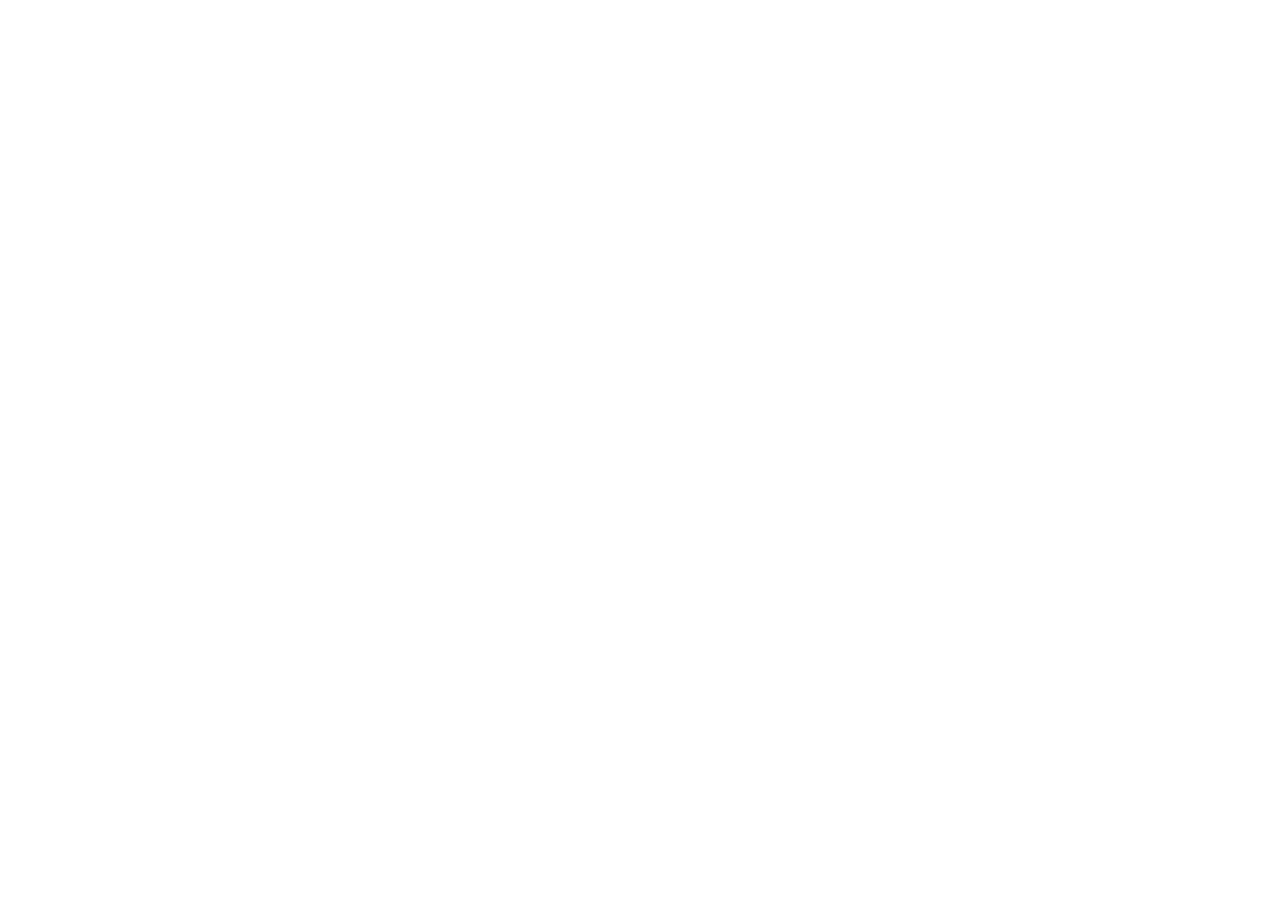
==== accueil.html @ 6f6ed945 "Add files via upload" ====
﻿<!doctype html>
<html lang="fr">
  <head>
    <meta charset="UTF-8" />
    <meta name="viewport" content="width=device-width, initial-scale=1.0" />
    <title>Laladabakh Multiservices — Accueil</title>
    <meta name="description" content="Laladabakh Multiservices à Thiès." />
    <link rel="icon" href="./logo.png" type="image/png" />
    <meta name="robots" content="index,follow" />
    <script>
      if (!location.hash) {
        location.hash = "accueil";
      }
    </script>
    <script type="module" crossorigin src="./index-61_1GS_6.js"></script>
    <link rel="stylesheet" crossorigin href="./index-BvuYJexy.css" />
  </head>
  <body>
    <div id="root"></div>
  </body>
</html>
---- index-BvuYJexy.css ----
*,:before,:after{--tw-border-spacing-x: 0;--tw-border-spacing-y: 0;--tw-translate-x: 0;--tw-translate-y: 0;--tw-rotate: 0;--tw-skew-x: 0;--tw-skew-y: 0;--tw-scale-x: 1;--tw-scale-y: 1;--tw-pan-x: ;--tw-pan-y: ;--tw-pinch-zoom: ;--tw-scroll-snap-strictness: proximity;--tw-gradient-from-position: ;--tw-gradient-via-position: ;--tw-gradient-to-position: ;--tw-ordinal: ;--tw-slashed-zero: ;--tw-numeric-figure: ;--tw-numeric-spacing: ;--tw-numeric-fraction: ;--tw-ring-inset: ;--tw-ring-offset-width: 0px;--tw-ring-offset-color: #fff;--tw-ring-color: rgb(59 130 246 / .5);--tw-ring-offset-shadow: 0 0 #0000;--tw-ring-shadow: 0 0 #0000;--tw-shadow: 0 0 #0000;--tw-shadow-colored: 0 0 #0000;--tw-blur: ;--tw-brightness: ;--tw-contrast: ;--tw-grayscale: ;--tw-hue-rotate: ;--tw-invert: ;--tw-saturate: ;--tw-sepia: ;--tw-drop-shadow: ;--tw-backdrop-blur: ;--tw-backdrop-brightness: ;--tw-backdrop-contrast: ;--tw-backdrop-grayscale: ;--tw-backdrop-hue-rotate: ;--tw-backdrop-invert: ;--tw-backdrop-opacity: ;--tw-backdrop-saturate: ;--tw-backdrop-sepia: ;--tw-contain-size: ;--tw-contain-layout: ;--tw-contain-paint: ;--tw-contain-style: }::backdrop{--tw-border-spacing-x: 0;--tw-border-spacing-y: 0;--tw-translate-x: 0;--tw-translate-y: 0;--tw-rotate: 0;--tw-skew-x: 0;--tw-skew-y: 0;--tw-scale-x: 1;--tw-scale-y: 1;--tw-pan-x: ;--tw-pan-y: ;--tw-pinch-zoom: ;--tw-scroll-snap-strictness: proximity;--tw-gradient-from-position: ;--tw-gradient-via-position: ;--tw-gradient-to-position: ;--tw-ordinal: ;--tw-slashed-zero: ;--tw-numeric-figure: ;--tw-numeric-spacing: ;--tw-numeric-fraction: ;--tw-ring-inset: ;--tw-ring-offset-width: 0px;--tw-ring-offset-color: #fff;--tw-ring-color: rgb(59 130 246 / .5);--tw-ring-offset-shadow: 0 0 #0000;--tw-ring-shadow: 0 0 #0000;--tw-shadow: 0 0 #0000;--tw-shadow-colored: 0 0 #0000;--tw-blur: ;--tw-brightness: ;--tw-contrast: ;--tw-grayscale: ;--tw-hue-rotate: ;--tw-invert: ;--tw-saturate: ;--tw-sepia: ;--tw-drop-shadow: ;--tw-backdrop-blur: ;--tw-backdrop-brightness: ;--tw-backdrop-contrast: ;--tw-backdrop-grayscale: ;--tw-backdrop-hue-rotate: ;--tw-backdrop-invert: ;--tw-backdrop-opacity: ;--tw-backdrop-saturate: ;--tw-backdrop-sepia: ;--tw-contain-size: ;--tw-contain-layout: ;--tw-contain-paint: ;--tw-contain-style: }*,:before,:after{box-sizing:border-box;border-width:0;border-style:solid;border-color:#e5e7eb}:before,:after{--tw-content: ""}html,:host{line-height:1.5;-webkit-text-size-adjust:100%;-moz-tab-size:4;-o-tab-size:4;tab-size:4;font-family:Poppins,sans-serif;font-feature-settings:normal;font-variation-settings:normal;-webkit-tap-highlight-color:transparent}body{margin:0;line-height:inherit}hr{height:0;color:inherit;border-top-width:1px}abbr:where([title]){-webkit-text-decoration:underline dotted;text-decoration:underline dotted}h1,h2,h3,h4,h5,h6{font-size:inherit;font-weight:inherit}a{color:inherit;text-decoration:inherit}b,strong{font-weight:bolder}code,kbd,samp,pre{font-family:ui-monospace,SFMono-Regular,Menlo,Monaco,Consolas,Liberation Mono,Courier New,monospace;font-feature-settings:normal;font-variation-settings:normal;font-size:1em}small{font-size:80%}sub,sup{font-size:75%;line-height:0;position:relative;vertical-align:baseline}sub{bottom:-.25em}sup{top:-.5em}table{text-indent:0;border-color:inherit;border-collapse:collapse}button,input,optgroup,select,textarea{font-family:inherit;font-feature-settings:inherit;font-variation-settings:inherit;font-size:100%;font-weight:inherit;line-height:inherit;letter-spacing:inherit;color:inherit;margin:0;padding:0}button,select{text-transform:none}button,input:where([type=button]),input:where([type=reset]),input:where([type=submit]){-webkit-appearance:button;background-color:transparent;background-image:none}:-moz-focusring{outline:auto}:-moz-ui-invalid{box-shadow:none}progress{vertical-align:baseline}::-webkit-inner-spin-button,::-webkit-outer-spin-button{height:auto}[type=search]{-webkit-appearance:textfield;outline-offset:-2px}::-webkit-search-decoration{-webkit-appearance:none}::-webkit-file-upload-button{-webkit-appearance:button;font:inherit}summary{display:list-item}blockquote,dl,dd,h1,h2,h3,h4,h5,h6,hr,figure,p,pre{margin:0}fieldset{margin:0;padding:0}legend{padding:0}ol,ul,menu{list-style:none;margin:0;padding:0}dialog{padding:0}textarea{resize:vertical}input::-moz-placeholder,textarea::-moz-placeholder{opacity:1;color:#9ca3af}input::placeholder,textarea::placeholder{opacity:1;color:#9ca3af}button,[role=button]{cursor:pointer}:disabled{cursor:default}img,svg,video,canvas,audio,iframe,embed,object{display:block;vertical-align:middle}img,video{max-width:100%;height:auto}[hidden]:where(:not([hidden=until-found])){display:none}:root{--background: 0 0% 100%;--foreground: 0 0% 8%;--card: 0 0% 100%;--card-foreground: 0 0% 8%;--popover: 0 0% 100%;--popover-foreground: 0 0% 8%;--primary: 25 95% 53%;--primary-foreground: 0 0% 100%;--secondary: 0 0% 96%;--secondary-foreground: 0 0% 8%;--muted: 30 20% 96%;--muted-foreground: 0 0% 40%;--accent: 25 100% 95%;--accent-foreground: 25 95% 40%;--destructive: 0 84.2% 60.2%;--destructive-foreground: 0 0% 100%;--border: 30 15% 90%;--input: 30 15% 90%;--ring: 25 95% 53%;--radius: .75rem;--dark: 0 0% 8%;--dark-foreground: 0 0% 100%;--surface: 30 25% 97%;--sidebar-background: 0 0% 98%;--sidebar-foreground: 240 5.3% 26.1%;--sidebar-primary: 240 5.9% 10%;--sidebar-primary-foreground: 0 0% 98%;--sidebar-accent: 240 4.8% 95.9%;--sidebar-accent-foreground: 240 5.9% 10%;--sidebar-border: 220 13% 91%;--sidebar-ring: 217.2 91.2% 59.8%}*{border-color:hsl(var(--border))}body{background-color:hsl(var(--background));color:hsl(var(--foreground));font-family:Poppins,sans-serif}html{scroll-behavior:smooth}.container{width:100%;margin-right:auto;margin-left:auto;padding-right:2rem;padding-left:2rem}@media (min-width: 1400px){.container{max-width:1400px}}.sr-only{position:absolute;width:1px;height:1px;padding:0;margin:-1px;overflow:hidden;clip:rect(0,0,0,0);white-space:nowrap;border-width:0}.pointer-events-none{pointer-events:none}.pointer-events-auto{pointer-events:auto}.visible{visibility:visible}.invisible{visibility:hidden}.fixed{position:fixed}.absolute{position:absolute}.relative{position:relative}.inset-0{top:0;right:0;bottom:0;left:0}.inset-x-0{left:0;right:0}.inset-y-0{top:0;bottom:0}.-bottom-12{bottom:-3rem}.-bottom-6{bottom:-1.5rem}.-left-12{left:-3rem}.-left-6{left:-1.5rem}.-right-12{right:-3rem}.-top-12{top:-3rem}.bottom-0{bottom:0}.bottom-6{bottom:1.5rem}.left-0{left:0}.left-1{left:.25rem}.left-1\/2{left:50%}.left-2{left:.5rem}.left-\[50\%\]{left:50%}.right-0{right:0}.right-1{right:.25rem}.right-2{right:.5rem}.right-3{right:.75rem}.right-4{right:1rem}.right-6{right:1.5rem}.top-0{top:0}.top-1\.5{top:.375rem}.top-1\/2{top:50%}.top-2{top:.5rem}.top-3\.5{top:.875rem}.top-4{top:1rem}.top-\[1px\]{top:1px}.top-\[50\%\]{top:50%}.top-\[60\%\]{top:60%}.top-full{top:100%}.z-10{z-index:10}.z-20{z-index:20}.z-50{z-index:50}.z-\[100\]{z-index:100}.z-\[1\]{z-index:1}.-mx-1{margin-left:-.25rem;margin-right:-.25rem}.mx-2{margin-left:.5rem;margin-right:.5rem}.mx-3\.5{margin-left:.875rem;margin-right:.875rem}.mx-auto{margin-left:auto;margin-right:auto}.my-0\.5{margin-top:.125rem;margin-bottom:.125rem}.my-1{margin-top:.25rem;margin-bottom:.25rem}.-ml-4{margin-left:-1rem}.-mt-4{margin-top:-1rem}.mb-1{margin-bottom:.25rem}.mb-10{margin-bottom:2.5rem}.mb-12{margin-bottom:3rem}.mb-2{margin-bottom:.5rem}.mb-3{margin-bottom:.75rem}.mb-4{margin-bottom:1rem}.mb-6{margin-bottom:1.5rem}.mb-8{margin-bottom:2rem}.ml-1{margin-left:.25rem}.ml-auto{margin-left:auto}.mr-2{margin-right:.5rem}.mt-1{margin-top:.25rem}.mt-1\.5{margin-top:.375rem}.mt-12{margin-top:3rem}.mt-2{margin-top:.5rem}.mt-24{margin-top:6rem}.mt-3{margin-top:.75rem}.mt-4{margin-top:1rem}.mt-6{margin-top:1.5rem}.mt-auto{margin-top:auto}.block{display:block}.inline-block{display:inline-block}.flex{display:flex}.inline-flex{display:inline-flex}.table{display:table}.grid{display:grid}.hidden{display:none}.aspect-square{aspect-ratio:1 / 1}.aspect-video{aspect-ratio:16 / 9}.size-4{width:1rem;height:1rem}.h-1\.5{height:.375rem}.h-10{height:2.5rem}.h-11{height:2.75rem}.h-12{height:3rem}.h-16{height:4rem}.h-2{height:.5rem}.h-2\.5{height:.625rem}.h-3{height:.75rem}.h-3\.5{height:.875rem}.h-4{height:1rem}.h-5{height:1.25rem}.h-6{height:1.5rem}.h-7{height:1.75rem}.h-8{height:2rem}.h-9{height:2.25rem}.h-\[1px\]{height:1px}.h-\[var\(--radix-navigation-menu-viewport-height\)\]{height:var(--radix-navigation-menu-viewport-height)}.h-\[var\(--radix-select-trigger-height\)\]{height:var(--radix-select-trigger-height)}.h-auto{height:auto}.h-full{height:100%}.h-px{height:1px}.h-svh{height:100svh}.max-h-96{max-height:24rem}.max-h-\[300px\]{max-height:300px}.max-h-screen{max-height:100vh}.min-h-0{min-height:0px}.min-h-\[80px\]{min-height:80px}.min-h-screen{min-height:100vh}.min-h-svh{min-height:100svh}.w-0{width:0px}.w-1{width:.25rem}.w-10{width:2.5rem}.w-11{width:2.75rem}.w-2{width:.5rem}.w-2\.5{width:.625rem}.w-3{width:.75rem}.w-3\.5{width:.875rem}.w-3\/4{width:75%}.w-4{width:1rem}.w-5{width:1.25rem}.w-64{width:16rem}.w-7{width:1.75rem}.w-72{width:18rem}.w-8{width:2rem}.w-9{width:2.25rem}.w-\[--sidebar-width\]{width:var(--sidebar-width)}.w-\[100px\]{width:100px}.w-\[1px\]{width:1px}.w-auto{width:auto}.w-full{width:100%}.w-max{width:-moz-max-content;width:max-content}.w-px{width:1px}.min-w-0{min-width:0px}.min-w-5{min-width:1.25rem}.min-w-\[12rem\]{min-width:12rem}.min-w-\[8rem\]{min-width:8rem}.min-w-\[var\(--radix-select-trigger-width\)\]{min-width:var(--radix-select-trigger-width)}.max-w-2xl{max-width:42rem}.max-w-3xl{max-width:48rem}.max-w-4xl{max-width:56rem}.max-w-\[--skeleton-width\]{max-width:var(--skeleton-width)}.max-w-lg{max-width:32rem}.max-w-max{max-width:-moz-max-content;max-width:max-content}.max-w-xl{max-width:36rem}.flex-1{flex:1 1 0%}.shrink-0{flex-shrink:0}.grow{flex-grow:1}.grow-0{flex-grow:0}.basis-full{flex-basis:100%}.caption-bottom{caption-side:bottom}.border-collapse{border-collapse:collapse}.-translate-x-1\/2{--tw-translate-x: -50%;transform:translate(var(--tw-translate-x),var(--tw-translate-y)) rotate(var(--tw-rotate)) skew(var(--tw-skew-x)) skewY(var(--tw-skew-y)) scaleX(var(--tw-scale-x)) scaleY(var(--tw-scale-y))}.-translate-x-px{--tw-translate-x: -1px;transform:translate(var(--tw-translate-x),var(--tw-translate-y)) rotate(var(--tw-rotate)) skew(var(--tw-skew-x)) skewY(var(--tw-skew-y)) scaleX(var(--tw-scale-x)) scaleY(var(--tw-scale-y))}.-translate-y-1\/2{--tw-translate-y: -50%;transform:translate(var(--tw-translate-x),var(--tw-translate-y)) rotate(var(--tw-rotate)) skew(var(--tw-skew-x)) skewY(var(--tw-skew-y)) scaleX(var(--tw-scale-x)) scaleY(var(--tw-scale-y))}.translate-x-\[-50\%\]{--tw-translate-x: -50%;transform:translate(var(--tw-translate-x),var(--tw-translate-y)) rotate(var(--tw-rotate)) skew(var(--tw-skew-x)) skewY(var(--tw-skew-y)) scaleX(var(--tw-scale-x)) scaleY(var(--tw-scale-y))}.translate-x-px{--tw-translate-x: 1px;transform:translate(var(--tw-translate-x),var(--tw-translate-y)) rotate(var(--tw-rotate)) skew(var(--tw-skew-x)) skewY(var(--tw-skew-y)) scaleX(var(--tw-scale-x)) scaleY(var(--tw-scale-y))}.translate-y-\[-50\%\]{--tw-translate-y: -50%;transform:translate(var(--tw-translate-x),var(--tw-translate-y)) rotate(var(--tw-rotate)) skew(var(--tw-skew-x)) skewY(var(--tw-skew-y)) scaleX(var(--tw-scale-x)) scaleY(var(--tw-scale-y))}.rotate-45{--tw-rotate: 45deg;transform:translate(var(--tw-translate-x),var(--tw-translate-y)) rotate(var(--tw-rotate)) skew(var(--tw-skew-x)) skewY(var(--tw-skew-y)) scaleX(var(--tw-scale-x)) scaleY(var(--tw-scale-y))}.rotate-90{--tw-rotate: 90deg;transform:translate(var(--tw-translate-x),var(--tw-translate-y)) rotate(var(--tw-rotate)) skew(var(--tw-skew-x)) skewY(var(--tw-skew-y)) scaleX(var(--tw-scale-x)) scaleY(var(--tw-scale-y))}.transform{transform:translate(var(--tw-translate-x),var(--tw-translate-y)) rotate(var(--tw-rotate)) skew(var(--tw-skew-x)) skewY(var(--tw-skew-y)) scaleX(var(--tw-scale-x)) scaleY(var(--tw-scale-y))}@keyframes fade-in{0%{opacity:0;transform:translateY(20px)}to{opacity:1;transform:translateY(0)}}.animate-fade-in{animation:fade-in .6s ease-out forwards}@keyframes pulse{50%{opacity:.5}}.animate-pulse{animation:pulse 2s cubic-bezier(.4,0,.6,1) infinite}.cursor-default{cursor:default}.cursor-pointer{cursor:pointer}.touch-none{touch-action:none}.select-none{-webkit-user-select:none;-moz-user-select:none;user-select:none}.list-none{list-style-type:none}.grid-cols-1{grid-template-columns:repeat(1,minmax(0,1fr))}.grid-cols-2{grid-template-columns:repeat(2,minmax(0,1fr))}.flex-row{flex-direction:row}.flex-col{flex-direction:column}.flex-col-reverse{flex-direction:column-reverse}.flex-wrap{flex-wrap:wrap}.items-start{align-items:flex-start}.items-end{align-items:flex-end}.items-center{align-items:center}.items-stretch{align-items:stretch}.justify-center{justify-content:center}.justify-between{justify-content:space-between}.gap-1{gap:.25rem}.gap-1\.5{gap:.375rem}.gap-12{gap:3rem}.gap-2{gap:.5rem}.gap-3{gap:.75rem}.gap-4{gap:1rem}.gap-6{gap:1.5rem}.gap-8{gap:2rem}.space-x-1>:not([hidden])~:not([hidden]){--tw-space-x-reverse: 0;margin-right:calc(.25rem * var(--tw-space-x-reverse));margin-left:calc(.25rem * calc(1 - var(--tw-space-x-reverse)))}.space-x-4>:not([hidden])~:not([hidden]){--tw-space-x-reverse: 0;margin-right:calc(1rem * var(--tw-space-x-reverse));margin-left:calc(1rem * calc(1 - var(--tw-space-x-reverse)))}.space-y-1>:not([hidden])~:not([hidden]){--tw-space-y-reverse: 0;margin-top:calc(.25rem * calc(1 - var(--tw-space-y-reverse)));margin-bottom:calc(.25rem * var(--tw-space-y-reverse))}.space-y-1\.5>:not([hidden])~:not([hidden]){--tw-space-y-reverse: 0;margin-top:calc(.375rem * calc(1 - var(--tw-space-y-reverse)));margin-bottom:calc(.375rem * var(--tw-space-y-reverse))}.space-y-2>:not([hidden])~:not([hidden]){--tw-space-y-reverse: 0;margin-top:calc(.5rem * calc(1 - var(--tw-space-y-reverse)));margin-bottom:calc(.5rem * var(--tw-space-y-reverse))}.space-y-4>:not([hidden])~:not([hidden]){--tw-space-y-reverse: 0;margin-top:calc(1rem * calc(1 - var(--tw-space-y-reverse)));margin-bottom:calc(1rem * var(--tw-space-y-reverse))}.space-y-5>:not([hidden])~:not([hidden]){--tw-space-y-reverse: 0;margin-top:calc(1.25rem * calc(1 - var(--tw-space-y-reverse)));margin-bottom:calc(1.25rem * var(--tw-space-y-reverse))}.space-y-8>:not([hidden])~:not([hidden]){--tw-space-y-reverse: 0;margin-top:calc(2rem * calc(1 - var(--tw-space-y-reverse)));margin-bottom:calc(2rem * var(--tw-space-y-reverse))}.overflow-auto{overflow:auto}.overflow-hidden{overflow:hidden}.overflow-y-auto{overflow-y:auto}.overflow-x-hidden{overflow-x:hidden}.whitespace-nowrap{white-space:nowrap}.break-words{overflow-wrap:break-word}.rounded-2xl{border-radius:1rem}.rounded-3xl{border-radius:1.5rem}.rounded-\[2px\]{border-radius:2px}.rounded-\[inherit\]{border-radius:inherit}.rounded-full{border-radius:9999px}.rounded-lg{border-radius:var(--radius)}.rounded-md{border-radius:calc(var(--radius) - 2px)}.rounded-sm{border-radius:calc(var(--radius) - 4px)}.rounded-xl{border-radius:.75rem}.rounded-t-\[10px\]{border-top-left-radius:10px;border-top-right-radius:10px}.rounded-tl-sm{border-top-left-radius:calc(var(--radius) - 4px)}.border{border-width:1px}.border-2{border-width:2px}.border-\[1\.5px\]{border-width:1.5px}.border-y{border-top-width:1px;border-bottom-width:1px}.border-b{border-bottom-width:1px}.border-l{border-left-width:1px}.border-r{border-right-width:1px}.border-t{border-top-width:1px}.border-dashed{border-style:dashed}.border-\[--color-border\]{border-color:var(--color-border)}.border-border{border-color:hsl(var(--border))}.border-border\/50{border-color:hsl(var(--border) / .5)}.border-dark-foreground\/10{border-color:hsl(var(--dark-foreground) / .1)}.border-dark-foreground\/20{border-color:hsl(var(--dark-foreground) / .2)}.border-dark-foreground\/30{border-color:hsl(var(--dark-foreground) / .3)}.border-destructive{border-color:hsl(var(--destructive))}.border-destructive\/50{border-color:hsl(var(--destructive) / .5)}.border-input{border-color:hsl(var(--input))}.border-primary{border-color:hsl(var(--primary))}.border-primary\/10{border-color:hsl(var(--primary) / .1)}.border-primary\/5{border-color:hsl(var(--primary) / .05)}.border-sidebar-border{border-color:hsl(var(--sidebar-border))}.border-transparent{border-color:transparent}.border-l-transparent{border-left-color:transparent}.border-t-transparent{border-top-color:transparent}.bg-\[\#25D366\]{--tw-bg-opacity: 1;background-color:rgb(37 211 102 / var(--tw-bg-opacity, 1))}.bg-\[--color-bg\]{background-color:var(--color-bg)}.bg-accent{background-color:hsl(var(--accent))}.bg-background{background-color:hsl(var(--background))}.bg-black\/80{background-color:#000c}.bg-border{background-color:hsl(var(--border))}.bg-card{background-color:hsl(var(--card))}.bg-dark{background-color:hsl(var(--dark))}.bg-dark-foreground\/10{background-color:hsl(var(--dark-foreground) / .1)}.bg-dark-foreground\/5{background-color:hsl(var(--dark-foreground) / .05)}.bg-dark\/95{background-color:hsl(var(--dark) / .95)}.bg-destructive{background-color:hsl(var(--destructive))}.bg-foreground{background-color:hsl(var(--foreground))}.bg-green-500{--tw-bg-opacity: 1;background-color:rgb(34 197 94 / var(--tw-bg-opacity, 1))}.bg-muted{background-color:hsl(var(--muted))}.bg-muted\/50{background-color:hsl(var(--muted) / .5)}.bg-popover{background-color:hsl(var(--popover))}.bg-primary{background-color:hsl(var(--primary))}.bg-primary\/20{background-color:hsl(var(--primary) / .2)}.bg-secondary{background-color:hsl(var(--secondary))}.bg-sidebar{background-color:hsl(var(--sidebar-background))}.bg-sidebar-border{background-color:hsl(var(--sidebar-border))}.bg-surface{background-color:hsl(var(--surface))}.bg-transparent{background-color:transparent}.bg-gradient-to-r{background-image:linear-gradient(to right,var(--tw-gradient-stops))}.from-\[\#833AB4\]{--tw-gradient-from: #833AB4 var(--tw-gradient-from-position);--tw-gradient-to: rgb(131 58 180 / 0) var(--tw-gradient-to-position);--tw-gradient-stops: var(--tw-gradient-from), var(--tw-gradient-to)}.from-dark\/90{--tw-gradient-from: hsl(var(--dark) / .9) var(--tw-gradient-from-position);--tw-gradient-to: hsl(var(--dark) / 0) var(--tw-gradient-to-position);--tw-gradient-stops: var(--tw-gradient-from), var(--tw-gradient-to)}.via-\[\#FD1D1D\]{--tw-gradient-to: rgb(253 29 29 / 0) var(--tw-gradient-to-position);--tw-gradient-stops: var(--tw-gradient-from), #FD1D1D var(--tw-gradient-via-position), var(--tw-gradient-to)}.via-dark\/70{--tw-gradient-to: hsl(var(--dark) / 0) var(--tw-gradient-to-position);--tw-gradient-stops: var(--tw-gradient-from), hsl(var(--dark) / .7) var(--tw-gradient-via-position), var(--tw-gradient-to)}.to-\[\#F77737\]{--tw-gradient-to: #F77737 var(--tw-gradient-to-position)}.to-dark\/40{--tw-gradient-to: hsl(var(--dark) / .4) var(--tw-gradient-to-position)}.fill-current{fill:currentColor}.object-cover{-o-object-fit:cover;object-fit:cover}.p-0{padding:0}.p-1{padding:.25rem}.p-2{padding:.5rem}.p-3{padding:.75rem}.p-4{padding:1rem}.p-5{padding:1.25rem}.p-6{padding:1.5rem}.p-8{padding:2rem}.p-\[1px\]{padding:1px}.px-1{padding-left:.25rem;padding-right:.25rem}.px-2{padding-left:.5rem;padding-right:.5rem}.px-2\.5{padding-left:.625rem;padding-right:.625rem}.px-3{padding-left:.75rem;padding-right:.75rem}.px-4{padding-left:1rem;padding-right:1rem}.px-5{padding-left:1.25rem;padding-right:1.25rem}.px-6{padding-left:1.5rem;padding-right:1.5rem}.px-8{padding-left:2rem;padding-right:2rem}.py-0\.5{padding-top:.125rem;padding-bottom:.125rem}.py-1{padding-top:.25rem;padding-bottom:.25rem}.py-1\.5{padding-top:.375rem;padding-bottom:.375rem}.py-2{padding-top:.5rem;padding-bottom:.5rem}.py-2\.5{padding-top:.625rem;padding-bottom:.625rem}.py-3{padding-top:.75rem;padding-bottom:.75rem}.py-3\.5{padding-top:.875rem;padding-bottom:.875rem}.py-4{padding-top:1rem;padding-bottom:1rem}.py-6{padding-top:1.5rem;padding-bottom:1.5rem}.py-8{padding-top:2rem;padding-bottom:2rem}.pb-3{padding-bottom:.75rem}.pb-4{padding-bottom:1rem}.pl-2\.5{padding-left:.625rem}.pl-4{padding-left:1rem}.pl-8{padding-left:2rem}.pr-2{padding-right:.5rem}.pr-2\.5{padding-right:.625rem}.pr-8{padding-right:2rem}.pt-0{padding-top:0}.pt-1{padding-top:.25rem}.pt-24{padding-top:6rem}.pt-3{padding-top:.75rem}.pt-4{padding-top:1rem}.text-left{text-align:left}.text-center{text-align:center}.text-right{text-align:right}.align-middle{vertical-align:middle}.font-display{font-family:Playfair Display,serif}.font-mono{font-family:ui-monospace,SFMono-Regular,Menlo,Monaco,Consolas,Liberation Mono,Courier New,monospace}.text-2xl{font-size:1.5rem;line-height:2rem}.text-3xl{font-size:1.875rem;line-height:2.25rem}.text-4xl{font-size:2.25rem;line-height:2.5rem}.text-5xl{font-size:3rem;line-height:1}.text-\[0\.8rem\]{font-size:.8rem}.text-base{font-size:1rem;line-height:1.5rem}.text-lg{font-size:1.125rem;line-height:1.75rem}.text-sm{font-size:.875rem;line-height:1.25rem}.text-xl{font-size:1.25rem;line-height:1.75rem}.text-xs{font-size:.75rem;line-height:1rem}.font-bold{font-weight:700}.font-medium{font-weight:500}.font-normal{font-weight:400}.font-semibold{font-weight:600}.tabular-nums{--tw-numeric-spacing: tabular-nums;font-variant-numeric:var(--tw-ordinal) var(--tw-slashed-zero) var(--tw-numeric-figure) var(--tw-numeric-spacing) var(--tw-numeric-fraction)}.leading-none{line-height:1}.leading-relaxed{line-height:1.625}.leading-tight{line-height:1.25}.tracking-tight{letter-spacing:-.025em}.tracking-widest{letter-spacing:.1em}.text-accent-foreground{color:hsl(var(--accent-foreground))}.text-card-foreground{color:hsl(var(--card-foreground))}.text-current{color:currentColor}.text-dark-foreground{color:hsl(var(--dark-foreground))}.text-dark-foreground\/50{color:hsl(var(--dark-foreground) / .5)}.text-dark-foreground\/60{color:hsl(var(--dark-foreground) / .6)}.text-dark-foreground\/70{color:hsl(var(--dark-foreground) / .7)}.text-dark-foreground\/80{color:hsl(var(--dark-foreground) / .8)}.text-destructive{color:hsl(var(--destructive))}.text-destructive-foreground{color:hsl(var(--destructive-foreground))}.text-foreground{color:hsl(var(--foreground))}.text-foreground\/50{color:hsl(var(--foreground) / .5)}.text-muted-foreground{color:hsl(var(--muted-foreground))}.text-popover-foreground{color:hsl(var(--popover-foreground))}.text-primary{color:hsl(var(--primary))}.text-primary-foreground{color:hsl(var(--primary-foreground))}.text-secondary-foreground{color:hsl(var(--secondary-foreground))}.text-sidebar-foreground{color:hsl(var(--sidebar-foreground))}.text-sidebar-foreground\/70{color:hsl(var(--sidebar-foreground) / .7)}.text-white{--tw-text-opacity: 1;color:rgb(255 255 255 / var(--tw-text-opacity, 1))}.underline{text-decoration-line:underline}.underline-offset-4{text-underline-offset:4px}.opacity-0{opacity:0}.opacity-50{opacity:.5}.opacity-60{opacity:.6}.opacity-70{opacity:.7}.opacity-90{opacity:.9}.shadow-2xl{--tw-shadow: 0 25px 50px -12px rgb(0 0 0 / .25);--tw-shadow-colored: 0 25px 50px -12px var(--tw-shadow-color);box-shadow:var(--tw-ring-offset-shadow, 0 0 #0000),var(--tw-ring-shadow, 0 0 #0000),var(--tw-shadow)}.shadow-\[0_0_0_1px_hsl\(var\(--sidebar-border\)\)\]{--tw-shadow: 0 0 0 1px hsl(var(--sidebar-border));--tw-shadow-colored: 0 0 0 1px var(--tw-shadow-color);box-shadow:var(--tw-ring-offset-shadow, 0 0 #0000),var(--tw-ring-shadow, 0 0 #0000),var(--tw-shadow)}.shadow-lg{--tw-shadow: 0 10px 15px -3px rgb(0 0 0 / .1), 0 4px 6px -4px rgb(0 0 0 / .1);--tw-shadow-colored: 0 10px 15px -3px var(--tw-shadow-color), 0 4px 6px -4px var(--tw-shadow-color);box-shadow:var(--tw-ring-offset-shadow, 0 0 #0000),var(--tw-ring-shadow, 0 0 #0000),var(--tw-shadow)}.shadow-md{--tw-shadow: 0 4px 6px -1px rgb(0 0 0 / .1), 0 2px 4px -2px rgb(0 0 0 / .1);--tw-shadow-colored: 0 4px 6px -1px var(--tw-shadow-color), 0 2px 4px -2px var(--tw-shadow-color);box-shadow:var(--tw-ring-offset-shadow, 0 0 #0000),var(--tw-ring-shadow, 0 0 #0000),var(--tw-shadow)}.shadow-none{--tw-shadow: 0 0 #0000;--tw-shadow-colored: 0 0 #0000;box-shadow:var(--tw-ring-offset-shadow, 0 0 #0000),var(--tw-ring-shadow, 0 0 #0000),var(--tw-shadow)}.shadow-sm{--tw-shadow: 0 1px 2px 0 rgb(0 0 0 / .05);--tw-shadow-colored: 0 1px 2px 0 var(--tw-shadow-color);box-shadow:var(--tw-ring-offset-shadow, 0 0 #0000),var(--tw-ring-shadow, 0 0 #0000),var(--tw-shadow)}.shadow-xl{--tw-shadow: 0 20px 25px -5px rgb(0 0 0 / .1), 0 8px 10px -6px rgb(0 0 0 / .1);--tw-shadow-colored: 0 20px 25px -5px var(--tw-shadow-color), 0 8px 10px -6px var(--tw-shadow-color);box-shadow:var(--tw-ring-offset-shadow, 0 0 #0000),var(--tw-ring-shadow, 0 0 #0000),var(--tw-shadow)}.shadow-green-500\/30{--tw-shadow-color: rgb(34 197 94 / .3);--tw-shadow: var(--tw-shadow-colored)}.shadow-primary\/10{--tw-shadow-color: hsl(var(--primary) / .1);--tw-shadow: var(--tw-shadow-colored)}.shadow-primary\/25{--tw-shadow-color: hsl(var(--primary) / .25);--tw-shadow: var(--tw-shadow-colored)}.outline-none{outline:2px solid transparent;outline-offset:2px}.outline{outline-style:solid}.ring-0{--tw-ring-offset-shadow: var(--tw-ring-inset) 0 0 0 var(--tw-ring-offset-width) var(--tw-ring-offset-color);--tw-ring-shadow: var(--tw-ring-inset) 0 0 0 calc(0px + var(--tw-ring-offset-width)) var(--tw-ring-color);box-shadow:var(--tw-ring-offset-shadow),var(--tw-ring-shadow),var(--tw-shadow, 0 0 #0000)}.ring-2{--tw-ring-offset-shadow: var(--tw-ring-inset) 0 0 0 var(--tw-ring-offset-width) var(--tw-ring-offset-color);--tw-ring-shadow: var(--tw-ring-inset) 0 0 0 calc(2px + var(--tw-ring-offset-width)) var(--tw-ring-color);box-shadow:var(--tw-ring-offset-shadow),var(--tw-ring-shadow),var(--tw-shadow, 0 0 #0000)}.ring-ring{--tw-ring-color: hsl(var(--ring))}.ring-sidebar-ring{--tw-ring-color: hsl(var(--sidebar-ring))}.ring-offset-background{--tw-ring-offset-color: hsl(var(--background))}.filter{filter:var(--tw-blur) var(--tw-brightness) var(--tw-contrast) var(--tw-grayscale) var(--tw-hue-rotate) var(--tw-invert) var(--tw-saturate) var(--tw-sepia) var(--tw-drop-shadow)}.backdrop-blur-md{--tw-backdrop-blur: blur(12px);-webkit-backdrop-filter:var(--tw-backdrop-blur) var(--tw-backdrop-brightness) var(--tw-backdrop-contrast) var(--tw-backdrop-grayscale) var(--tw-backdrop-hue-rotate) var(--tw-backdrop-invert) var(--tw-backdrop-opacity) var(--tw-backdrop-saturate) var(--tw-backdrop-sepia);backdrop-filter:var(--tw-backdrop-blur) var(--tw-backdrop-brightness) var(--tw-backdrop-contrast) var(--tw-backdrop-grayscale) var(--tw-backdrop-hue-rotate) var(--tw-backdrop-invert) var(--tw-backdrop-opacity) var(--tw-backdrop-saturate) var(--tw-backdrop-sepia)}.transition{transition-property:color,background-color,border-color,text-decoration-color,fill,stroke,opacity,box-shadow,transform,filter,-webkit-backdrop-filter;transition-property:color,background-color,border-color,text-decoration-color,fill,stroke,opacity,box-shadow,transform,filter,backdrop-filter;transition-property:color,background-color,border-color,text-decoration-color,fill,stroke,opacity,box-shadow,transform,filter,backdrop-filter,-webkit-backdrop-filter;transition-timing-function:cubic-bezier(.4,0,.2,1);transition-duration:.15s}.transition-\[left\,right\,width\]{transition-property:left,right,width;transition-timing-function:cubic-bezier(.4,0,.2,1);transition-duration:.15s}.transition-\[margin\,opa\]{transition-property:margin,opa;transition-timing-function:cubic-bezier(.4,0,.2,1);transition-duration:.15s}.transition-\[width\,height\,padding\]{transition-property:width,height,padding;transition-timing-function:cubic-bezier(.4,0,.2,1);transition-duration:.15s}.transition-\[width\]{transition-property:width;transition-timing-function:cubic-bezier(.4,0,.2,1);transition-duration:.15s}.transition-all{transition-property:all;transition-timing-function:cubic-bezier(.4,0,.2,1);transition-duration:.15s}.transition-colors{transition-property:color,background-color,border-color,text-decoration-color,fill,stroke;transition-timing-function:cubic-bezier(.4,0,.2,1);transition-duration:.15s}.transition-opacity{transition-property:opacity;transition-timing-function:cubic-bezier(.4,0,.2,1);transition-duration:.15s}.transition-transform{transition-property:transform;transition-timing-function:cubic-bezier(.4,0,.2,1);transition-duration:.15s}.duration-1000{transition-duration:1s}.duration-200{transition-duration:.2s}.ease-in-out{transition-timing-function:cubic-bezier(.4,0,.2,1)}.ease-linear{transition-timing-function:linear}@keyframes enter{0%{opacity:var(--tw-enter-opacity, 1);transform:translate3d(var(--tw-enter-translate-x, 0),var(--tw-enter-translate-y, 0),0) scale3d(var(--tw-enter-scale, 1),var(--tw-enter-scale, 1),var(--tw-enter-scale, 1)) rotate(var(--tw-enter-rotate, 0))}}@keyframes exit{to{opacity:var(--tw-exit-opacity, 1);transform:translate3d(var(--tw-exit-translate-x, 0),var(--tw-exit-translate-y, 0),0) scale3d(var(--tw-exit-scale, 1),var(--tw-exit-scale, 1),var(--tw-exit-scale, 1)) rotate(var(--tw-exit-rotate, 0))}}.animate-in{animation-name:enter;animation-duration:.15s;--tw-enter-opacity: initial;--tw-enter-scale: initial;--tw-enter-rotate: initial;--tw-enter-translate-x: initial;--tw-enter-translate-y: initial}.fade-in-0{--tw-enter-opacity: 0}.fade-in-80{--tw-enter-opacity: .8}.zoom-in-95{--tw-enter-scale: .95}.duration-1000{animation-duration:1s}.duration-200{animation-duration:.2s}.ease-in-out{animation-timing-function:cubic-bezier(.4,0,.2,1)}.ease-linear{animation-timing-function:linear}.font-display{font-family:Playfair Display,serif}.text-gradient{background-image:linear-gradient(to right,var(--tw-gradient-stops));--tw-gradient-from: hsl(var(--primary)) var(--tw-gradient-from-position);--tw-gradient-to: hsl(var(--primary) / 0) var(--tw-gradient-to-position);--tw-gradient-stops: var(--tw-gradient-from), var(--tw-gradient-to);--tw-gradient-to: #fb923c var(--tw-gradient-to-position);-webkit-background-clip:text;background-clip:text;color:transparent}.section-padding{padding:4rem 1rem}@media (min-width: 768px){.section-padding{padding:6rem 2rem}}.file\:border-0::file-selector-button{border-width:0px}.file\:bg-transparent::file-selector-button{background-color:transparent}.file\:text-sm::file-selector-button{font-size:.875rem;line-height:1.25rem}.file\:font-medium::file-selector-button{font-weight:500}.file\:text-foreground::file-selector-button{color:hsl(var(--foreground))}.placeholder\:text-dark-foreground\/30::-moz-placeholder{color:hsl(var(--dark-foreground) / .3)}.placeholder\:text-dark-foreground\/30::placeholder{color:hsl(var(--dark-foreground) / .3)}.placeholder\:text-muted-foreground::-moz-placeholder{color:hsl(var(--muted-foreground))}.placeholder\:text-muted-foreground::placeholder{color:hsl(var(--muted-foreground))}.after\:absolute:after{content:var(--tw-content);position:absolute}.after\:-inset-2:after{content:var(--tw-content);top:-.5rem;right:-.5rem;bottom:-.5rem;left:-.5rem}.after\:inset-y-0:after{content:var(--tw-content);top:0;bottom:0}.after\:left-1\/2:after{content:var(--tw-content);left:50%}.after\:w-1:after{content:var(--tw-content);width:.25rem}.after\:w-\[2px\]:after{content:var(--tw-content);width:2px}.after\:-translate-x-1\/2:after{content:var(--tw-content);--tw-translate-x: -50%;transform:translate(var(--tw-translate-x),var(--tw-translate-y)) rotate(var(--tw-rotate)) skew(var(--tw-skew-x)) skewY(var(--tw-skew-y)) scaleX(var(--tw-scale-x)) scaleY(var(--tw-scale-y))}.first\:rounded-l-md:first-child{border-top-left-radius:calc(var(--radius) - 2px);border-bottom-left-radius:calc(var(--radius) - 2px)}.first\:border-l:first-child{border-left-width:1px}.last\:rounded-r-md:last-child{border-top-right-radius:calc(var(--radius) - 2px);border-bottom-right-radius:calc(var(--radius) - 2px)}.last\:border-0:last-child{border-width:0px}.focus-within\:relative:focus-within{position:relative}.focus-within\:z-20:focus-within{z-index:20}.hover\:scale-105:hover{--tw-scale-x: 1.05;--tw-scale-y: 1.05;transform:translate(var(--tw-translate-x),var(--tw-translate-y)) rotate(var(--tw-rotate)) skew(var(--tw-skew-x)) skewY(var(--tw-skew-y)) scaleX(var(--tw-scale-x)) scaleY(var(--tw-scale-y))}.hover\:scale-110:hover{--tw-scale-x: 1.1;--tw-scale-y: 1.1;transform:translate(var(--tw-translate-x),var(--tw-translate-y)) rotate(var(--tw-rotate)) skew(var(--tw-skew-x)) skewY(var(--tw-skew-y)) scaleX(var(--tw-scale-x)) scaleY(var(--tw-scale-y))}.hover\:border-primary:hover{border-color:hsl(var(--primary))}.hover\:border-primary\/30:hover{border-color:hsl(var(--primary) / .3)}.hover\:bg-\[\#25D366\]\/90:hover{background-color:#25d366e6}.hover\:bg-accent:hover{background-color:hsl(var(--accent))}.hover\:bg-dark-foreground\/10:hover{background-color:hsl(var(--dark-foreground) / .1)}.hover\:bg-destructive\/80:hover{background-color:hsl(var(--destructive) / .8)}.hover\:bg-destructive\/90:hover{background-color:hsl(var(--destructive) / .9)}.hover\:bg-muted:hover{background-color:hsl(var(--muted))}.hover\:bg-muted\/50:hover{background-color:hsl(var(--muted) / .5)}.hover\:bg-primary:hover{background-color:hsl(var(--primary))}.hover\:bg-primary\/80:hover{background-color:hsl(var(--primary) / .8)}.hover\:bg-primary\/90:hover{background-color:hsl(var(--primary) / .9)}.hover\:bg-secondary:hover{background-color:hsl(var(--secondary))}.hover\:bg-secondary\/80:hover{background-color:hsl(var(--secondary) / .8)}.hover\:bg-sidebar-accent:hover{background-color:hsl(var(--sidebar-accent))}.hover\:text-accent-foreground:hover{color:hsl(var(--accent-foreground))}.hover\:text-foreground:hover{color:hsl(var(--foreground))}.hover\:text-muted-foreground:hover{color:hsl(var(--muted-foreground))}.hover\:text-primary:hover{color:hsl(var(--primary))}.hover\:text-primary-foreground:hover{color:hsl(var(--primary-foreground))}.hover\:text-primary\/90:hover{color:hsl(var(--primary) / .9)}.hover\:text-sidebar-accent-foreground:hover{color:hsl(var(--sidebar-accent-foreground))}.hover\:underline:hover{text-decoration-line:underline}.hover\:opacity-100:hover{opacity:1}.hover\:opacity-90:hover{opacity:.9}.hover\:shadow-\[0_0_0_1px_hsl\(var\(--sidebar-accent\)\)\]:hover{--tw-shadow: 0 0 0 1px hsl(var(--sidebar-accent));--tw-shadow-colored: 0 0 0 1px var(--tw-shadow-color);box-shadow:var(--tw-ring-offset-shadow, 0 0 #0000),var(--tw-ring-shadow, 0 0 #0000),var(--tw-shadow)}.hover\:shadow-lg:hover{--tw-shadow: 0 10px 15px -3px rgb(0 0 0 / .1), 0 4px 6px -4px rgb(0 0 0 / .1);--tw-shadow-colored: 0 10px 15px -3px var(--tw-shadow-color), 0 4px 6px -4px var(--tw-shadow-color);box-shadow:var(--tw-ring-offset-shadow, 0 0 #0000),var(--tw-ring-shadow, 0 0 #0000),var(--tw-shadow)}.hover\:shadow-xl:hover{--tw-shadow: 0 20px 25px -5px rgb(0 0 0 / .1), 0 8px 10px -6px rgb(0 0 0 / .1);--tw-shadow-colored: 0 20px 25px -5px var(--tw-shadow-color), 0 8px 10px -6px var(--tw-shadow-color);box-shadow:var(--tw-ring-offset-shadow, 0 0 #0000),var(--tw-ring-shadow, 0 0 #0000),var(--tw-shadow)}.hover\:shadow-primary\/5:hover{--tw-shadow-color: hsl(var(--primary) / .05);--tw-shadow: var(--tw-shadow-colored)}.hover\:after\:bg-sidebar-border:hover:after{content:var(--tw-content);background-color:hsl(var(--sidebar-border))}.focus\:border-primary:focus{border-color:hsl(var(--primary))}.focus\:bg-accent:focus{background-color:hsl(var(--accent))}.focus\:bg-primary:focus{background-color:hsl(var(--primary))}.focus\:text-accent-foreground:focus{color:hsl(var(--accent-foreground))}.focus\:text-primary-foreground:focus{color:hsl(var(--primary-foreground))}.focus\:opacity-100:focus{opacity:1}.focus\:outline-none:focus{outline:2px solid transparent;outline-offset:2px}.focus\:ring-2:focus{--tw-ring-offset-shadow: var(--tw-ring-inset) 0 0 0 var(--tw-ring-offset-width) var(--tw-ring-offset-color);--tw-ring-shadow: var(--tw-ring-inset) 0 0 0 calc(2px + var(--tw-ring-offset-width)) var(--tw-ring-color);box-shadow:var(--tw-ring-offset-shadow),var(--tw-ring-shadow),var(--tw-shadow, 0 0 #0000)}.focus\:ring-ring:focus{--tw-ring-color: hsl(var(--ring))}.focus\:ring-offset-2:focus{--tw-ring-offset-width: 2px}.focus-visible\:outline-none:focus-visible{outline:2px solid transparent;outline-offset:2px}.focus-visible\:ring-1:focus-visible{--tw-ring-offset-shadow: var(--tw-ring-inset) 0 0 0 var(--tw-ring-offset-width) var(--tw-ring-offset-color);--tw-ring-shadow: var(--tw-ring-inset) 0 0 0 calc(1px + var(--tw-ring-offset-width)) var(--tw-ring-color);box-shadow:var(--tw-ring-offset-shadow),var(--tw-ring-shadow),var(--tw-shadow, 0 0 #0000)}.focus-visible\:ring-2:focus-visible{--tw-ring-offset-shadow: var(--tw-ring-inset) 0 0 0 var(--tw-ring-offset-width) var(--tw-ring-offset-color);--tw-ring-shadow: var(--tw-ring-inset) 0 0 0 calc(2px + var(--tw-ring-offset-width)) var(--tw-ring-color);box-shadow:var(--tw-ring-offset-shadow),var(--tw-ring-shadow),var(--tw-shadow, 0 0 #0000)}.focus-visible\:ring-ring:focus-visible{--tw-ring-color: hsl(var(--ring))}.focus-visible\:ring-sidebar-ring:focus-visible{--tw-ring-color: hsl(var(--sidebar-ring))}.focus-visible\:ring-offset-1:focus-visible{--tw-ring-offset-width: 1px}.focus-visible\:ring-offset-2:focus-visible{--tw-ring-offset-width: 2px}.focus-visible\:ring-offset-background:focus-visible{--tw-ring-offset-color: hsl(var(--background))}.active\:bg-sidebar-accent:active{background-color:hsl(var(--sidebar-accent))}.active\:text-sidebar-accent-foreground:active{color:hsl(var(--sidebar-accent-foreground))}.disabled\:pointer-events-none:disabled{pointer-events:none}.disabled\:cursor-not-allowed:disabled{cursor:not-allowed}.disabled\:opacity-50:disabled{opacity:.5}.group\/menu-item:focus-within .group-focus-within\/menu-item\:opacity-100{opacity:1}.group\/menu-item:hover .group-hover\/menu-item\:opacity-100,.group:hover .group-hover\:opacity-100{opacity:1}.group.destructive .group-\[\.destructive\]\:border-muted\/40{border-color:hsl(var(--muted) / .4)}.group.toaster .group-\[\.toaster\]\:border-border{border-color:hsl(var(--border))}.group.toast .group-\[\.toast\]\:bg-muted{background-color:hsl(var(--muted))}.group.toast .group-\[\.toast\]\:bg-primary{background-color:hsl(var(--primary))}.group.toaster .group-\[\.toaster\]\:bg-background{background-color:hsl(var(--background))}.group.destructive .group-\[\.destructive\]\:text-red-300{--tw-text-opacity: 1;color:rgb(252 165 165 / var(--tw-text-opacity, 1))}.group.toast .group-\[\.toast\]\:text-muted-foreground{color:hsl(var(--muted-foreground))}.group.toast .group-\[\.toast\]\:text-primary-foreground{color:hsl(var(--primary-foreground))}.group.toaster .group-\[\.toaster\]\:text-foreground{color:hsl(var(--foreground))}.group.toaster .group-\[\.toaster\]\:shadow-lg{--tw-shadow: 0 10px 15px -3px rgb(0 0 0 / .1), 0 4px 6px -4px rgb(0 0 0 / .1);--tw-shadow-colored: 0 10px 15px -3px var(--tw-shadow-color), 0 4px 6px -4px var(--tw-shadow-color);box-shadow:var(--tw-ring-offset-shadow, 0 0 #0000),var(--tw-ring-shadow, 0 0 #0000),var(--tw-shadow)}.group.destructive .group-\[\.destructive\]\:hover\:border-destructive\/30:hover{border-color:hsl(var(--destructive) / .3)}.group.destructive .group-\[\.destructive\]\:hover\:bg-destructive:hover{background-color:hsl(var(--destructive))}.group.destructive .group-\[\.destructive\]\:hover\:text-destructive-foreground:hover{color:hsl(var(--destructive-foreground))}.group.destructive .group-\[\.destructive\]\:hover\:text-red-50:hover{--tw-text-opacity: 1;color:rgb(254 242 242 / var(--tw-text-opacity, 1))}.group.destructive .group-\[\.destructive\]\:focus\:ring-destructive:focus{--tw-ring-color: hsl(var(--destructive))}.group.destructive .group-\[\.destructive\]\:focus\:ring-red-400:focus{--tw-ring-opacity: 1;--tw-ring-color: rgb(248 113 113 / var(--tw-ring-opacity, 1))}.group.destructive .group-\[\.destructive\]\:focus\:ring-offset-red-600:focus{--tw-ring-offset-color: #dc2626}.peer\/menu-button:hover~.peer-hover\/menu-button\:text-sidebar-accent-foreground{color:hsl(var(--sidebar-accent-foreground))}.peer:disabled~.peer-disabled\:cursor-not-allowed{cursor:not-allowed}.peer:disabled~.peer-disabled\:opacity-70{opacity:.7}.has-\[\[data-variant\=inset\]\]\:bg-sidebar:has([data-variant=inset]){background-color:hsl(var(--sidebar-background))}.has-\[\:disabled\]\:opacity-50:has(:disabled){opacity:.5}.group\/menu-item:has([data-sidebar=menu-action]) .group-has-\[\[data-sidebar\=menu-action\]\]\/menu-item\:pr-8{padding-right:2rem}.aria-disabled\:pointer-events-none[aria-disabled=true]{pointer-events:none}.aria-disabled\:opacity-50[aria-disabled=true]{opacity:.5}.aria-selected\:bg-accent[aria-selected=true]{background-color:hsl(var(--accent))}.aria-selected\:bg-accent\/50[aria-selected=true]{background-color:hsl(var(--accent) / .5)}.aria-selected\:text-accent-foreground[aria-selected=true]{color:hsl(var(--accent-foreground))}.aria-selected\:text-muted-foreground[aria-selected=true]{color:hsl(var(--muted-foreground))}.aria-selected\:opacity-100[aria-selected=true]{opacity:1}.aria-selected\:opacity-30[aria-selected=true]{opacity:.3}.data-\[disabled\=true\]\:pointer-events-none[data-disabled=true],.data-\[disabled\]\:pointer-events-none[data-disabled]{pointer-events:none}.data-\[panel-group-direction\=vertical\]\:h-px[data-panel-group-direction=vertical]{height:1px}.data-\[panel-group-direction\=vertical\]\:w-full[data-panel-group-direction=vertical]{width:100%}.data-\[side\=bottom\]\:translate-y-1[data-side=bottom]{--tw-translate-y: .25rem;transform:translate(var(--tw-translate-x),var(--tw-translate-y)) rotate(var(--tw-rotate)) skew(var(--tw-skew-x)) skewY(var(--tw-skew-y)) scaleX(var(--tw-scale-x)) scaleY(var(--tw-scale-y))}.data-\[side\=left\]\:-translate-x-1[data-side=left]{--tw-translate-x: -.25rem;transform:translate(var(--tw-translate-x),var(--tw-translate-y)) rotate(var(--tw-rotate)) skew(var(--tw-skew-x)) skewY(var(--tw-skew-y)) scaleX(var(--tw-scale-x)) scaleY(var(--tw-scale-y))}.data-\[side\=right\]\:translate-x-1[data-side=right]{--tw-translate-x: .25rem;transform:translate(var(--tw-translate-x),var(--tw-translate-y)) rotate(var(--tw-rotate)) skew(var(--tw-skew-x)) skewY(var(--tw-skew-y)) scaleX(var(--tw-scale-x)) scaleY(var(--tw-scale-y))}.data-\[side\=top\]\:-translate-y-1[data-side=top]{--tw-translate-y: -.25rem;transform:translate(var(--tw-translate-x),var(--tw-translate-y)) rotate(var(--tw-rotate)) skew(var(--tw-skew-x)) skewY(var(--tw-skew-y)) scaleX(var(--tw-scale-x)) scaleY(var(--tw-scale-y))}.data-\[state\=checked\]\:translate-x-5[data-state=checked]{--tw-translate-x: 1.25rem;transform:translate(var(--tw-translate-x),var(--tw-translate-y)) rotate(var(--tw-rotate)) skew(var(--tw-skew-x)) skewY(var(--tw-skew-y)) scaleX(var(--tw-scale-x)) scaleY(var(--tw-scale-y))}.data-\[state\=unchecked\]\:translate-x-0[data-state=unchecked],.data-\[swipe\=cancel\]\:translate-x-0[data-swipe=cancel]{--tw-translate-x: 0px;transform:translate(var(--tw-translate-x),var(--tw-translate-y)) rotate(var(--tw-rotate)) skew(var(--tw-skew-x)) skewY(var(--tw-skew-y)) scaleX(var(--tw-scale-x)) scaleY(var(--tw-scale-y))}.data-\[swipe\=end\]\:translate-x-\[var\(--radix-toast-swipe-end-x\)\][data-swipe=end]{--tw-translate-x: var(--radix-toast-swipe-end-x);transform:translate(var(--tw-translate-x),var(--tw-translate-y)) rotate(var(--tw-rotate)) skew(var(--tw-skew-x)) skewY(var(--tw-skew-y)) scaleX(var(--tw-scale-x)) scaleY(var(--tw-scale-y))}.data-\[swipe\=move\]\:translate-x-\[var\(--radix-toast-swipe-move-x\)\][data-swipe=move]{--tw-translate-x: var(--radix-toast-swipe-move-x);transform:translate(var(--tw-translate-x),var(--tw-translate-y)) rotate(var(--tw-rotate)) skew(var(--tw-skew-x)) skewY(var(--tw-skew-y)) scaleX(var(--tw-scale-x)) scaleY(var(--tw-scale-y))}@keyframes accordion-up{0%{height:var(--radix-accordion-content-height)}to{height:0}}.data-\[state\=closed\]\:animate-accordion-up[data-state=closed]{animation:accordion-up .2s ease-out}@keyframes accordion-down{0%{height:0}to{height:var(--radix-accordion-content-height)}}.data-\[state\=open\]\:animate-accordion-down[data-state=open]{animation:accordion-down .2s ease-out}.data-\[panel-group-direction\=vertical\]\:flex-col[data-panel-group-direction=vertical]{flex-direction:column}.data-\[active\=true\]\:bg-sidebar-accent[data-active=true]{background-color:hsl(var(--sidebar-accent))}.data-\[active\]\:bg-accent\/50[data-active]{background-color:hsl(var(--accent) / .5)}.data-\[selected\=\'true\'\]\:bg-accent[data-selected=true]{background-color:hsl(var(--accent))}.data-\[state\=active\]\:bg-background[data-state=active]{background-color:hsl(var(--background))}.data-\[state\=checked\]\:bg-primary[data-state=checked]{background-color:hsl(var(--primary))}.data-\[state\=on\]\:bg-accent[data-state=on],.data-\[state\=open\]\:bg-accent[data-state=open]{background-color:hsl(var(--accent))}.data-\[state\=open\]\:bg-accent\/50[data-state=open]{background-color:hsl(var(--accent) / .5)}.data-\[state\=open\]\:bg-secondary[data-state=open]{background-color:hsl(var(--secondary))}.data-\[state\=selected\]\:bg-muted[data-state=selected]{background-color:hsl(var(--muted))}.data-\[state\=unchecked\]\:bg-input[data-state=unchecked]{background-color:hsl(var(--input))}.data-\[active\=true\]\:font-medium[data-active=true]{font-weight:500}.data-\[active\=true\]\:text-sidebar-accent-foreground[data-active=true]{color:hsl(var(--sidebar-accent-foreground))}.data-\[selected\=true\]\:text-accent-foreground[data-selected=true]{color:hsl(var(--accent-foreground))}.data-\[state\=active\]\:text-foreground[data-state=active]{color:hsl(var(--foreground))}.data-\[state\=checked\]\:text-primary-foreground[data-state=checked]{color:hsl(var(--primary-foreground))}.data-\[state\=on\]\:text-accent-foreground[data-state=on],.data-\[state\=open\]\:text-accent-foreground[data-state=open]{color:hsl(var(--accent-foreground))}.data-\[state\=open\]\:text-muted-foreground[data-state=open]{color:hsl(var(--muted-foreground))}.data-\[disabled\=true\]\:opacity-50[data-disabled=true],.data-\[disabled\]\:opacity-50[data-disabled]{opacity:.5}.data-\[state\=open\]\:opacity-100[data-state=open]{opacity:1}.data-\[state\=active\]\:shadow-sm[data-state=active]{--tw-shadow: 0 1px 2px 0 rgb(0 0 0 / .05);--tw-shadow-colored: 0 1px 2px 0 var(--tw-shadow-color);box-shadow:var(--tw-ring-offset-shadow, 0 0 #0000),var(--tw-ring-shadow, 0 0 #0000),var(--tw-shadow)}.data-\[swipe\=move\]\:transition-none[data-swipe=move]{transition-property:none}.data-\[state\=closed\]\:duration-300[data-state=closed]{transition-duration:.3s}.data-\[state\=open\]\:duration-500[data-state=open]{transition-duration:.5s}.data-\[motion\^\=from-\]\:animate-in[data-motion^=from-],.data-\[state\=open\]\:animate-in[data-state=open],.data-\[state\=visible\]\:animate-in[data-state=visible]{animation-name:enter;animation-duration:.15s;--tw-enter-opacity: initial;--tw-enter-scale: initial;--tw-enter-rotate: initial;--tw-enter-translate-x: initial;--tw-enter-translate-y: initial}.data-\[motion\^\=to-\]\:animate-out[data-motion^=to-],.data-\[state\=closed\]\:animate-out[data-state=closed],.data-\[state\=hidden\]\:animate-out[data-state=hidden],.data-\[swipe\=end\]\:animate-out[data-swipe=end]{animation-name:exit;animation-duration:.15s;--tw-exit-opacity: initial;--tw-exit-scale: initial;--tw-exit-rotate: initial;--tw-exit-translate-x: initial;--tw-exit-translate-y: initial}.data-\[motion\^\=from-\]\:fade-in[data-motion^=from-]{--tw-enter-opacity: 0}.data-\[motion\^\=to-\]\:fade-out[data-motion^=to-],.data-\[state\=closed\]\:fade-out-0[data-state=closed]{--tw-exit-opacity: 0}.data-\[state\=closed\]\:fade-out-80[data-state=closed]{--tw-exit-opacity: .8}.data-\[state\=hidden\]\:fade-out[data-state=hidden]{--tw-exit-opacity: 0}.data-\[state\=open\]\:fade-in-0[data-state=open],.data-\[state\=visible\]\:fade-in[data-state=visible]{--tw-enter-opacity: 0}.data-\[state\=closed\]\:zoom-out-95[data-state=closed]{--tw-exit-scale: .95}.data-\[state\=open\]\:zoom-in-90[data-state=open]{--tw-enter-scale: .9}.data-\[state\=open\]\:zoom-in-95[data-state=open]{--tw-enter-scale: .95}.data-\[motion\=from-end\]\:slide-in-from-right-52[data-motion=from-end]{--tw-enter-translate-x: 13rem}.data-\[motion\=from-start\]\:slide-in-from-left-52[data-motion=from-start]{--tw-enter-translate-x: -13rem}.data-\[motion\=to-end\]\:slide-out-to-right-52[data-motion=to-end]{--tw-exit-translate-x: 13rem}.data-\[motion\=to-start\]\:slide-out-to-left-52[data-motion=to-start]{--tw-exit-translate-x: -13rem}.data-\[side\=bottom\]\:slide-in-from-top-2[data-side=bottom]{--tw-enter-translate-y: -.5rem}.data-\[side\=left\]\:slide-in-from-right-2[data-side=left]{--tw-enter-translate-x: .5rem}.data-\[side\=right\]\:slide-in-from-left-2[data-side=right]{--tw-enter-translate-x: -.5rem}.data-\[side\=top\]\:slide-in-from-bottom-2[data-side=top]{--tw-enter-translate-y: .5rem}.data-\[state\=closed\]\:slide-out-to-bottom[data-state=closed]{--tw-exit-translate-y: 100%}.data-\[state\=closed\]\:slide-out-to-left[data-state=closed]{--tw-exit-translate-x: -100%}.data-\[state\=closed\]\:slide-out-to-left-1\/2[data-state=closed]{--tw-exit-translate-x: -50%}.data-\[state\=closed\]\:slide-out-to-right[data-state=closed],.data-\[state\=closed\]\:slide-out-to-right-full[data-state=closed]{--tw-exit-translate-x: 100%}.data-\[state\=closed\]\:slide-out-to-top[data-state=closed]{--tw-exit-translate-y: -100%}.data-\[state\=closed\]\:slide-out-to-top-\[48\%\][data-state=closed]{--tw-exit-translate-y: -48%}.data-\[state\=open\]\:slide-in-from-bottom[data-state=open]{--tw-enter-translate-y: 100%}.data-\[state\=open\]\:slide-in-from-left[data-state=open]{--tw-enter-translate-x: -100%}.data-\[state\=open\]\:slide-in-from-left-1\/2[data-state=open]{--tw-enter-translate-x: -50%}.data-\[state\=open\]\:slide-in-from-right[data-state=open]{--tw-enter-translate-x: 100%}.data-\[state\=open\]\:slide-in-from-top[data-state=open]{--tw-enter-translate-y: -100%}.data-\[state\=open\]\:slide-in-from-top-\[48\%\][data-state=open]{--tw-enter-translate-y: -48%}.data-\[state\=open\]\:slide-in-from-top-full[data-state=open]{--tw-enter-translate-y: -100%}.data-\[state\=closed\]\:duration-300[data-state=closed]{animation-duration:.3s}.data-\[state\=open\]\:duration-500[data-state=open]{animation-duration:.5s}.data-\[panel-group-direction\=vertical\]\:after\:left-0[data-panel-group-direction=vertical]:after{content:var(--tw-content);left:0}.data-\[panel-group-direction\=vertical\]\:after\:h-1[data-panel-group-direction=vertical]:after{content:var(--tw-content);height:.25rem}.data-\[panel-group-direction\=vertical\]\:after\:w-full[data-panel-group-direction=vertical]:after{content:var(--tw-content);width:100%}.data-\[panel-group-direction\=vertical\]\:after\:-translate-y-1\/2[data-panel-group-direction=vertical]:after{content:var(--tw-content);--tw-translate-y: -50%;transform:translate(var(--tw-translate-x),var(--tw-translate-y)) rotate(var(--tw-rotate)) skew(var(--tw-skew-x)) skewY(var(--tw-skew-y)) scaleX(var(--tw-scale-x)) scaleY(var(--tw-scale-y))}.data-\[panel-group-direction\=vertical\]\:after\:translate-x-0[data-panel-group-direction=vertical]:after{content:var(--tw-content);--tw-translate-x: 0px;transform:translate(var(--tw-translate-x),var(--tw-translate-y)) rotate(var(--tw-rotate)) skew(var(--tw-skew-x)) skewY(var(--tw-skew-y)) scaleX(var(--tw-scale-x)) scaleY(var(--tw-scale-y))}.data-\[state\=open\]\:hover\:bg-sidebar-accent:hover[data-state=open]{background-color:hsl(var(--sidebar-accent))}.data-\[state\=open\]\:hover\:text-sidebar-accent-foreground:hover[data-state=open]{color:hsl(var(--sidebar-accent-foreground))}.group[data-collapsible=offcanvas] .group-data-\[collapsible\=offcanvas\]\:left-\[calc\(var\(--sidebar-width\)\*-1\)\]{left:calc(var(--sidebar-width) * -1)}.group[data-collapsible=offcanvas] .group-data-\[collapsible\=offcanvas\]\:right-\[calc\(var\(--sidebar-width\)\*-1\)\]{right:calc(var(--sidebar-width) * -1)}.group[data-side=left] .group-data-\[side\=left\]\:-right-4{right:-1rem}.group[data-side=right] .group-data-\[side\=right\]\:left-0{left:0}.group[data-collapsible=icon] .group-data-\[collapsible\=icon\]\:-mt-8{margin-top:-2rem}.group[data-collapsible=icon] .group-data-\[collapsible\=icon\]\:hidden{display:none}.group[data-collapsible=icon] .group-data-\[collapsible\=icon\]\:\!size-8{width:2rem!important;height:2rem!important}.group[data-collapsible=icon] .group-data-\[collapsible\=icon\]\:w-\[--sidebar-width-icon\]{width:var(--sidebar-width-icon)}.group[data-collapsible=icon] .group-data-\[collapsible\=icon\]\:w-\[calc\(var\(--sidebar-width-icon\)_\+_theme\(spacing\.4\)\)\]{width:calc(var(--sidebar-width-icon) + 1rem)}.group[data-collapsible=icon] .group-data-\[collapsible\=icon\]\:w-\[calc\(var\(--sidebar-width-icon\)_\+_theme\(spacing\.4\)_\+2px\)\]{width:calc(var(--sidebar-width-icon) + 1rem + 2px)}.group[data-collapsible=offcanvas] .group-data-\[collapsible\=offcanvas\]\:w-0{width:0px}.group[data-collapsible=offcanvas] .group-data-\[collapsible\=offcanvas\]\:translate-x-0{--tw-translate-x: 0px;transform:translate(var(--tw-translate-x),var(--tw-translate-y)) rotate(var(--tw-rotate)) skew(var(--tw-skew-x)) skewY(var(--tw-skew-y)) scaleX(var(--tw-scale-x)) scaleY(var(--tw-scale-y))}.group[data-side=right] .group-data-\[side\=right\]\:rotate-180,.group[data-state=open] .group-data-\[state\=open\]\:rotate-180{--tw-rotate: 180deg;transform:translate(var(--tw-translate-x),var(--tw-translate-y)) rotate(var(--tw-rotate)) skew(var(--tw-skew-x)) skewY(var(--tw-skew-y)) scaleX(var(--tw-scale-x)) scaleY(var(--tw-scale-y))}.group[data-collapsible=icon] .group-data-\[collapsible\=icon\]\:overflow-hidden{overflow:hidden}.group[data-variant=floating] .group-data-\[variant\=floating\]\:rounded-lg{border-radius:var(--radius)}.group[data-variant=floating] .group-data-\[variant\=floating\]\:border{border-width:1px}.group[data-side=left] .group-data-\[side\=left\]\:border-r{border-right-width:1px}.group[data-side=right] .group-data-\[side\=right\]\:border-l{border-left-width:1px}.group[data-variant=floating] .group-data-\[variant\=floating\]\:border-sidebar-border{border-color:hsl(var(--sidebar-border))}.group[data-collapsible=icon] .group-data-\[collapsible\=icon\]\:\!p-0{padding:0!important}.group[data-collapsible=icon] .group-data-\[collapsible\=icon\]\:\!p-2{padding:.5rem!important}.group[data-collapsible=icon] .group-data-\[collapsible\=icon\]\:opacity-0{opacity:0}.group[data-variant=floating] .group-data-\[variant\=floating\]\:shadow{--tw-shadow: 0 1px 3px 0 rgb(0 0 0 / .1), 0 1px 2px -1px rgb(0 0 0 / .1);--tw-shadow-colored: 0 1px 3px 0 var(--tw-shadow-color), 0 1px 2px -1px var(--tw-shadow-color);box-shadow:var(--tw-ring-offset-shadow, 0 0 #0000),var(--tw-ring-shadow, 0 0 #0000),var(--tw-shadow)}.group[data-collapsible=offcanvas] .group-data-\[collapsible\=offcanvas\]\:after\:left-full:after{content:var(--tw-content);left:100%}.group[data-collapsible=offcanvas] .group-data-\[collapsible\=offcanvas\]\:hover\:bg-sidebar:hover{background-color:hsl(var(--sidebar-background))}.peer\/menu-button[data-size=default]~.peer-data-\[size\=default\]\/menu-button\:top-1\.5{top:.375rem}.peer\/menu-button[data-size=lg]~.peer-data-\[size\=lg\]\/menu-button\:top-2\.5{top:.625rem}.peer\/menu-button[data-size=sm]~.peer-data-\[size\=sm\]\/menu-button\:top-1{top:.25rem}.peer[data-variant=inset]~.peer-data-\[variant\=inset\]\:min-h-\[calc\(100svh-theme\(spacing\.4\)\)\]{min-height:calc(100svh - 1rem)}.peer\/menu-button[data-active=true]~.peer-data-\[active\=true\]\/menu-button\:text-sidebar-accent-foreground{color:hsl(var(--sidebar-accent-foreground))}.dark\:border-destructive:is(.dark *){border-color:hsl(var(--destructive))}@media (min-width: 640px){.sm\:bottom-0{bottom:0}.sm\:right-0{right:0}.sm\:top-auto{top:auto}.sm\:mt-0{margin-top:0}.sm\:flex{display:flex}.sm\:max-w-sm{max-width:24rem}.sm\:grid-cols-2{grid-template-columns:repeat(2,minmax(0,1fr))}.sm\:flex-row{flex-direction:row}.sm\:flex-col{flex-direction:column}.sm\:justify-end{justify-content:flex-end}.sm\:gap-2\.5{gap:.625rem}.sm\:space-x-2>:not([hidden])~:not([hidden]){--tw-space-x-reverse: 0;margin-right:calc(.5rem * var(--tw-space-x-reverse));margin-left:calc(.5rem * calc(1 - var(--tw-space-x-reverse)))}.sm\:space-x-4>:not([hidden])~:not([hidden]){--tw-space-x-reverse: 0;margin-right:calc(1rem * var(--tw-space-x-reverse));margin-left:calc(1rem * calc(1 - var(--tw-space-x-reverse)))}.sm\:space-y-0>:not([hidden])~:not([hidden]){--tw-space-y-reverse: 0;margin-top:calc(0px * calc(1 - var(--tw-space-y-reverse)));margin-bottom:calc(0px * var(--tw-space-y-reverse))}.sm\:rounded-lg{border-radius:var(--radius)}.sm\:text-left{text-align:left}.data-\[state\=open\]\:sm\:slide-in-from-bottom-full[data-state=open]{--tw-enter-translate-y: 100%}}@media (min-width: 768px){.md\:absolute{position:absolute}.md\:block{display:block}.md\:flex{display:flex}.md\:hidden{display:none}.md\:w-\[var\(--radix-navigation-menu-viewport-width\)\]{width:var(--radix-navigation-menu-viewport-width)}.md\:w-auto{width:auto}.md\:max-w-\[420px\]{max-width:420px}.md\:grid-cols-2{grid-template-columns:repeat(2,minmax(0,1fr))}.md\:grid-cols-4{grid-template-columns:repeat(4,minmax(0,1fr))}.md\:flex-row{flex-direction:row}.md\:text-5xl{font-size:3rem;line-height:1}.md\:text-6xl{font-size:3.75rem;line-height:1}.md\:text-sm{font-size:.875rem;line-height:1.25rem}.md\:text-xl{font-size:1.25rem;line-height:1.75rem}.md\:opacity-0{opacity:0}.after\:md\:hidden:after{content:var(--tw-content);display:none}.peer[data-variant=inset]~.md\:peer-data-\[variant\=inset\]\:m-2{margin:.5rem}.peer[data-state=collapsed][data-variant=inset]~.md\:peer-data-\[state\=collapsed\]\:peer-data-\[variant\=inset\]\:ml-2{margin-left:.5rem}.peer[data-variant=inset]~.md\:peer-data-\[variant\=inset\]\:ml-0{margin-left:0}.peer[data-variant=inset]~.md\:peer-data-\[variant\=inset\]\:rounded-xl{border-radius:.75rem}.peer[data-variant=inset]~.md\:peer-data-\[variant\=inset\]\:shadow{--tw-shadow: 0 1px 3px 0 rgb(0 0 0 / .1), 0 1px 2px -1px rgb(0 0 0 / .1);--tw-shadow-colored: 0 1px 3px 0 var(--tw-shadow-color), 0 1px 2px -1px var(--tw-shadow-color);box-shadow:var(--tw-ring-offset-shadow, 0 0 #0000),var(--tw-ring-shadow, 0 0 #0000),var(--tw-shadow)}}@media (min-width: 1024px){.lg\:grid-cols-3{grid-template-columns:repeat(3,minmax(0,1fr))}.lg\:text-7xl{font-size:4.5rem;line-height:1}}@media (min-width: 1280px){.xl\:grid-cols-4{grid-template-columns:repeat(4,minmax(0,1fr))}}.\[\&\:has\(\[aria-selected\]\)\]\:bg-accent:has([aria-selected]){background-color:hsl(var(--accent))}.first\:\[\&\:has\(\[aria-selected\]\)\]\:rounded-l-md:has([aria-selected]):first-child{border-top-left-radius:calc(var(--radius) - 2px);border-bottom-left-radius:calc(var(--radius) - 2px)}.last\:\[\&\:has\(\[aria-selected\]\)\]\:rounded-r-md:has([aria-selected]):last-child{border-top-right-radius:calc(var(--radius) - 2px);border-bottom-right-radius:calc(var(--radius) - 2px)}.\[\&\:has\(\[aria-selected\]\.day-outside\)\]\:bg-accent\/50:has([aria-selected].day-outside){background-color:hsl(var(--accent) / .5)}.\[\&\:has\(\[aria-selected\]\.day-range-end\)\]\:rounded-r-md:has([aria-selected].day-range-end){border-top-right-radius:calc(var(--radius) - 2px);border-bottom-right-radius:calc(var(--radius) - 2px)}.\[\&\:has\(\[role\=checkbox\]\)\]\:pr-0:has([role=checkbox]){padding-right:0}.\[\&\>button\]\:hidden>button{display:none}.\[\&\>span\:last-child\]\:truncate>span:last-child{overflow:hidden;text-overflow:ellipsis;white-space:nowrap}.\[\&\>span\]\:line-clamp-1>span{overflow:hidden;display:-webkit-box;-webkit-box-orient:vertical;-webkit-line-clamp:1}.\[\&\>svg\+div\]\:translate-y-\[-3px\]>svg+div{--tw-translate-y: -3px;transform:translate(var(--tw-translate-x),var(--tw-translate-y)) rotate(var(--tw-rotate)) skew(var(--tw-skew-x)) skewY(var(--tw-skew-y)) scaleX(var(--tw-scale-x)) scaleY(var(--tw-scale-y))}.\[\&\>svg\]\:absolute>svg{position:absolute}.\[\&\>svg\]\:left-4>svg{left:1rem}.\[\&\>svg\]\:top-4>svg{top:1rem}.\[\&\>svg\]\:size-3\.5>svg{width:.875rem;height:.875rem}.\[\&\>svg\]\:size-4>svg{width:1rem;height:1rem}.\[\&\>svg\]\:h-2\.5>svg{height:.625rem}.\[\&\>svg\]\:h-3>svg{height:.75rem}.\[\&\>svg\]\:w-2\.5>svg{width:.625rem}.\[\&\>svg\]\:w-3>svg{width:.75rem}.\[\&\>svg\]\:shrink-0>svg{flex-shrink:0}.\[\&\>svg\]\:text-destructive>svg{color:hsl(var(--destructive))}.\[\&\>svg\]\:text-foreground>svg{color:hsl(var(--foreground))}.\[\&\>svg\]\:text-muted-foreground>svg{color:hsl(var(--muted-foreground))}.\[\&\>svg\]\:text-sidebar-accent-foreground>svg{color:hsl(var(--sidebar-accent-foreground))}.\[\&\>svg\~\*\]\:pl-7>svg~*{padding-left:1.75rem}.\[\&\>tr\]\:last\:border-b-0:last-child>tr{border-bottom-width:0px}.\[\&\[data-panel-group-direction\=vertical\]\>div\]\:rotate-90[data-panel-group-direction=vertical]>div{--tw-rotate: 90deg;transform:translate(var(--tw-translate-x),var(--tw-translate-y)) rotate(var(--tw-rotate)) skew(var(--tw-skew-x)) skewY(var(--tw-skew-y)) scaleX(var(--tw-scale-x)) scaleY(var(--tw-scale-y))}.\[\&\[data-state\=open\]\>svg\]\:rotate-180[data-state=open]>svg{--tw-rotate: 180deg;transform:translate(var(--tw-translate-x),var(--tw-translate-y)) rotate(var(--tw-rotate)) skew(var(--tw-skew-x)) skewY(var(--tw-skew-y)) scaleX(var(--tw-scale-x)) scaleY(var(--tw-scale-y))}.\[\&_\.recharts-cartesian-axis-tick_text\]\:fill-muted-foreground .recharts-cartesian-axis-tick text{fill:hsl(var(--muted-foreground))}.\[\&_\.recharts-cartesian-grid_line\[stroke\=\'\#ccc\'\]\]\:stroke-border\/50 .recharts-cartesian-grid line[stroke="#ccc"]{stroke:hsl(var(--border) / .5)}.\[\&_\.recharts-curve\.recharts-tooltip-cursor\]\:stroke-border .recharts-curve.recharts-tooltip-cursor{stroke:hsl(var(--border))}.\[\&_\.recharts-dot\[stroke\=\'\#fff\'\]\]\:stroke-transparent .recharts-dot[stroke="#fff"]{stroke:transparent}.\[\&_\.recharts-layer\]\:outline-none .recharts-layer{outline:2px solid transparent;outline-offset:2px}.\[\&_\.recharts-polar-grid_\[stroke\=\'\#ccc\'\]\]\:stroke-border .recharts-polar-grid [stroke="#ccc"]{stroke:hsl(var(--border))}.\[\&_\.recharts-radial-bar-background-sector\]\:fill-muted .recharts-radial-bar-background-sector,.\[\&_\.recharts-rectangle\.recharts-tooltip-cursor\]\:fill-muted .recharts-rectangle.recharts-tooltip-cursor{fill:hsl(var(--muted))}.\[\&_\.recharts-reference-line_\[stroke\=\'\#ccc\'\]\]\:stroke-border .recharts-reference-line [stroke="#ccc"]{stroke:hsl(var(--border))}.\[\&_\.recharts-sector\[stroke\=\'\#fff\'\]\]\:stroke-transparent .recharts-sector[stroke="#fff"]{stroke:transparent}.\[\&_\.recharts-sector\]\:outline-none .recharts-sector,.\[\&_\.recharts-surface\]\:outline-none .recharts-surface{outline:2px solid transparent;outline-offset:2px}.\[\&_\[cmdk-group-heading\]\]\:px-2 [cmdk-group-heading]{padding-left:.5rem;padding-right:.5rem}.\[\&_\[cmdk-group-heading\]\]\:py-1\.5 [cmdk-group-heading]{padding-top:.375rem;padding-bottom:.375rem}.\[\&_\[cmdk-group-heading\]\]\:text-xs [cmdk-group-heading]{font-size:.75rem;line-height:1rem}.\[\&_\[cmdk-group-heading\]\]\:font-medium [cmdk-group-heading]{font-weight:500}.\[\&_\[cmdk-group-heading\]\]\:text-muted-foreground [cmdk-group-heading]{color:hsl(var(--muted-foreground))}.\[\&_\[cmdk-group\]\:not\(\[hidden\]\)_\~\[cmdk-group\]\]\:pt-0 [cmdk-group]:not([hidden])~[cmdk-group]{padding-top:0}.\[\&_\[cmdk-group\]\]\:px-2 [cmdk-group]{padding-left:.5rem;padding-right:.5rem}.\[\&_\[cmdk-input-wrapper\]_svg\]\:h-5 [cmdk-input-wrapper] svg{height:1.25rem}.\[\&_\[cmdk-input-wrapper\]_svg\]\:w-5 [cmdk-input-wrapper] svg{width:1.25rem}.\[\&_\[cmdk-input\]\]\:h-12 [cmdk-input]{height:3rem}.\[\&_\[cmdk-item\]\]\:px-2 [cmdk-item]{padding-left:.5rem;padding-right:.5rem}.\[\&_\[cmdk-item\]\]\:py-3 [cmdk-item]{padding-top:.75rem;padding-bottom:.75rem}.\[\&_\[cmdk-item\]_svg\]\:h-5 [cmdk-item] svg{height:1.25rem}.\[\&_\[cmdk-item\]_svg\]\:w-5 [cmdk-item] svg{width:1.25rem}.\[\&_p\]\:leading-relaxed p{line-height:1.625}.\[\&_svg\]\:pointer-events-none svg{pointer-events:none}.\[\&_svg\]\:size-4 svg{width:1rem;height:1rem}.\[\&_svg\]\:shrink-0 svg{flex-shrink:0}.\[\&_tr\:last-child\]\:border-0 tr:last-child{border-width:0px}.\[\&_tr\]\:border-b tr{border-bottom-width:1px}[data-side=left][data-collapsible=offcanvas] .\[\[data-side\=left\]\[data-collapsible\=offcanvas\]_\&\]\:-right-2{right:-.5rem}[data-side=left][data-state=collapsed] .\[\[data-side\=left\]\[data-state\=collapsed\]_\&\]\:cursor-e-resize{cursor:e-resize}[data-side=left] .\[\[data-side\=left\]_\&\]\:cursor-w-resize{cursor:w-resize}[data-side=right][data-collapsible=offcanvas] .\[\[data-side\=right\]\[data-collapsible\=offcanvas\]_\&\]\:-left-2{left:-.5rem}[data-side=right][data-state=collapsed] .\[\[data-side\=right\]\[data-state\=collapsed\]_\&\]\:cursor-w-resize{cursor:w-resize}[data-side=right] .\[\[data-side\=right\]_\&\]\:cursor-e-resize{cursor:e-resize}
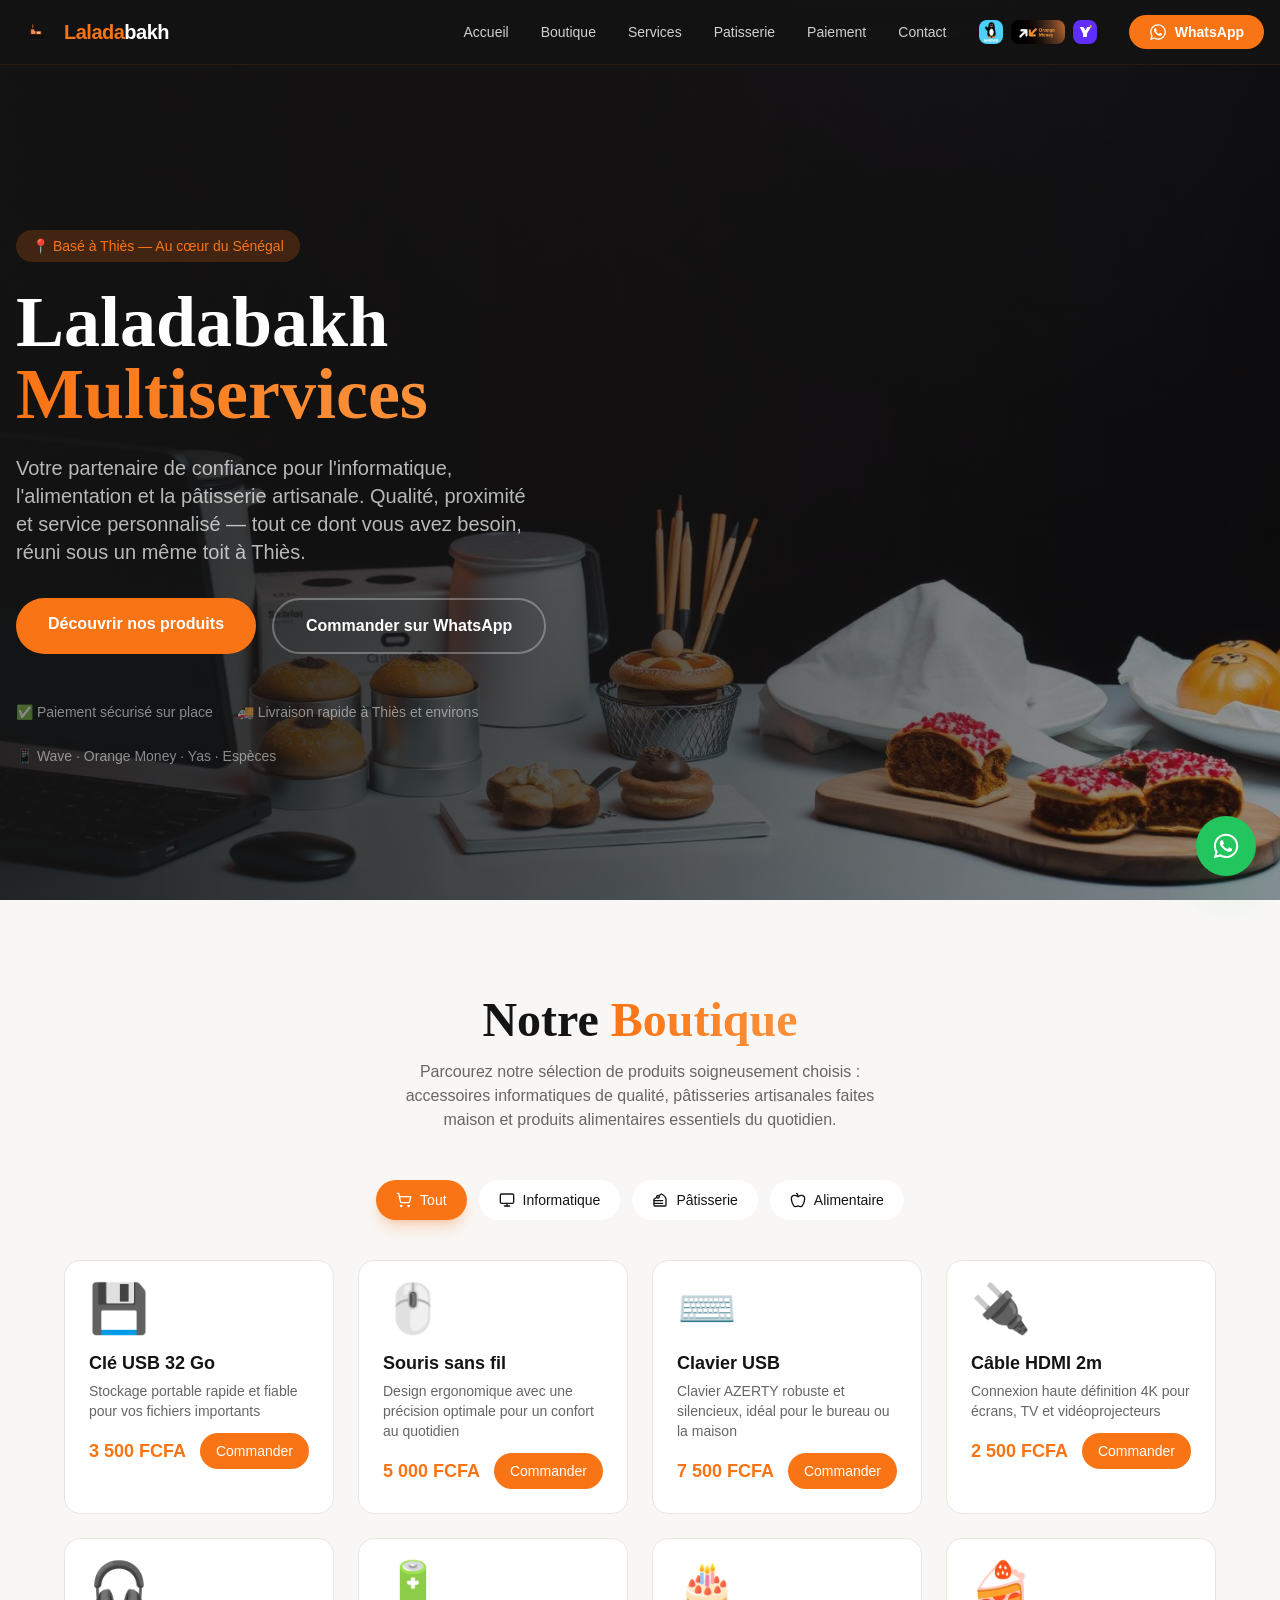
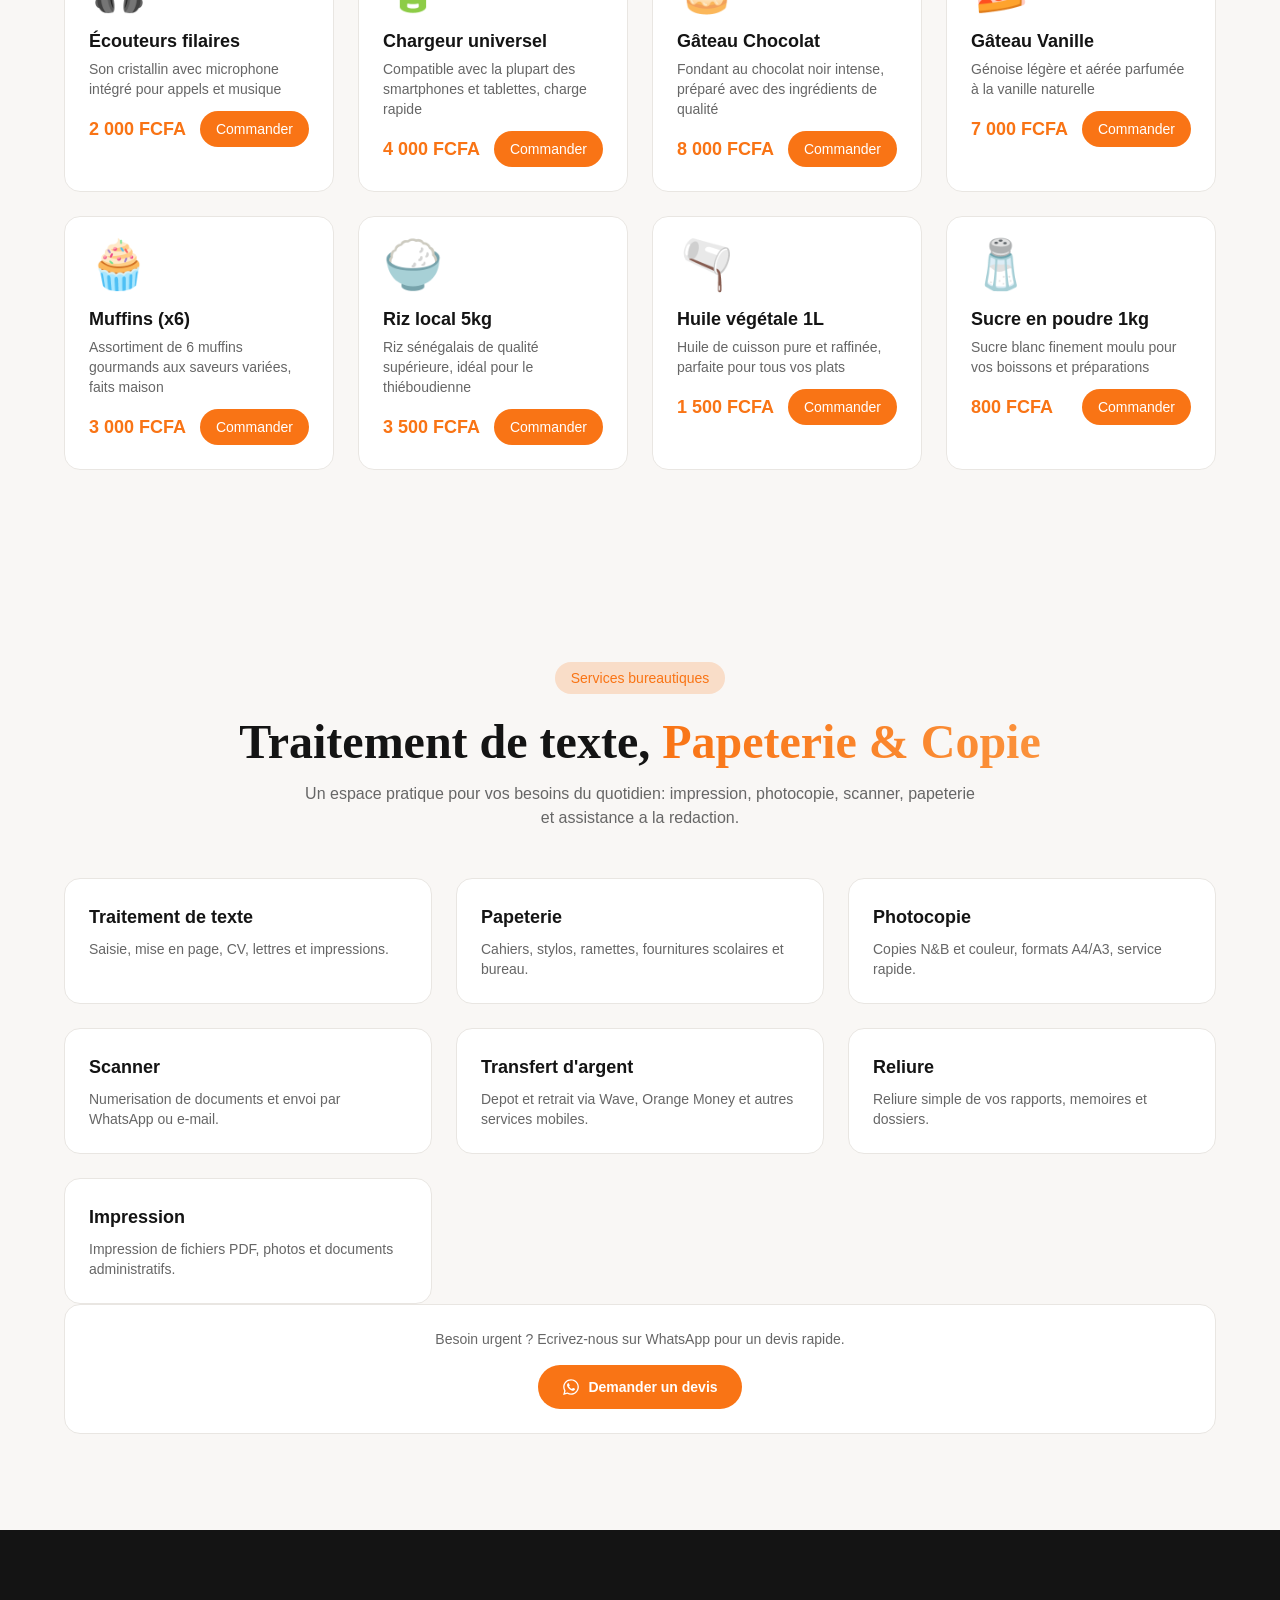
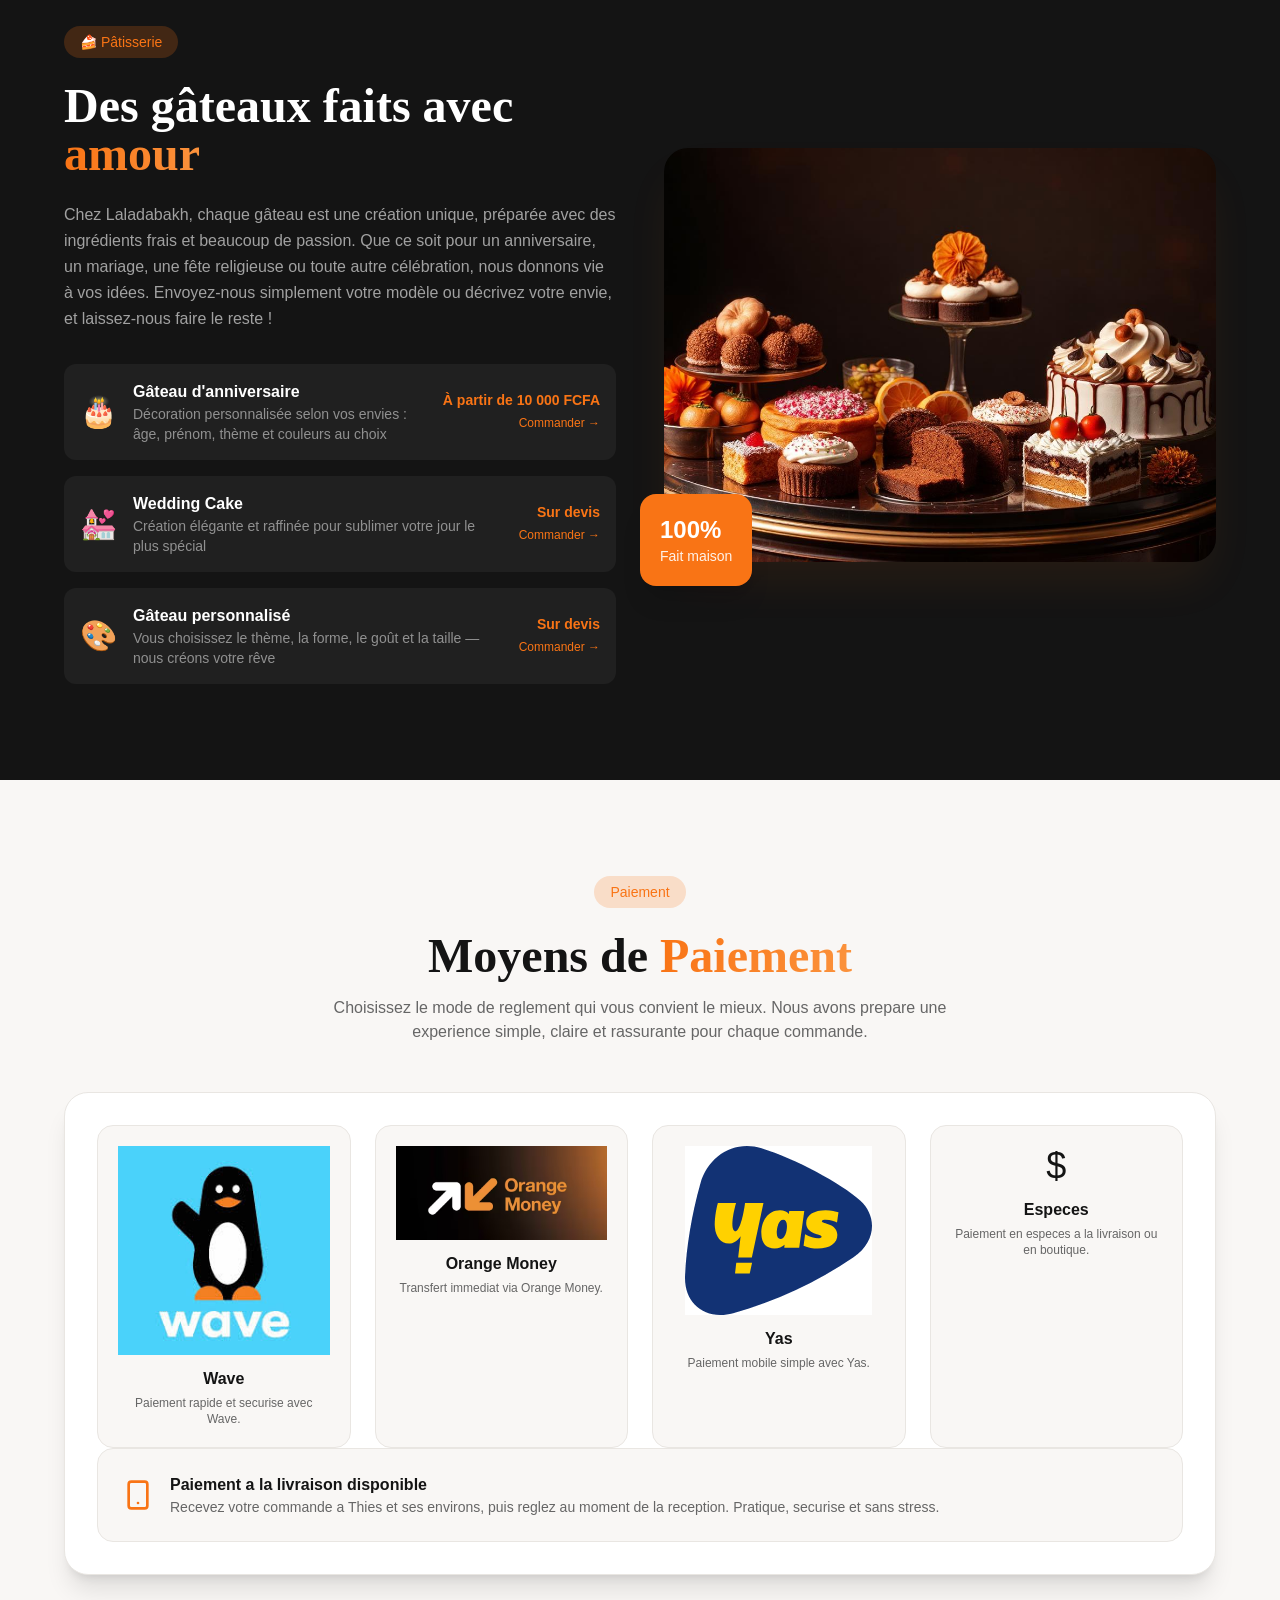
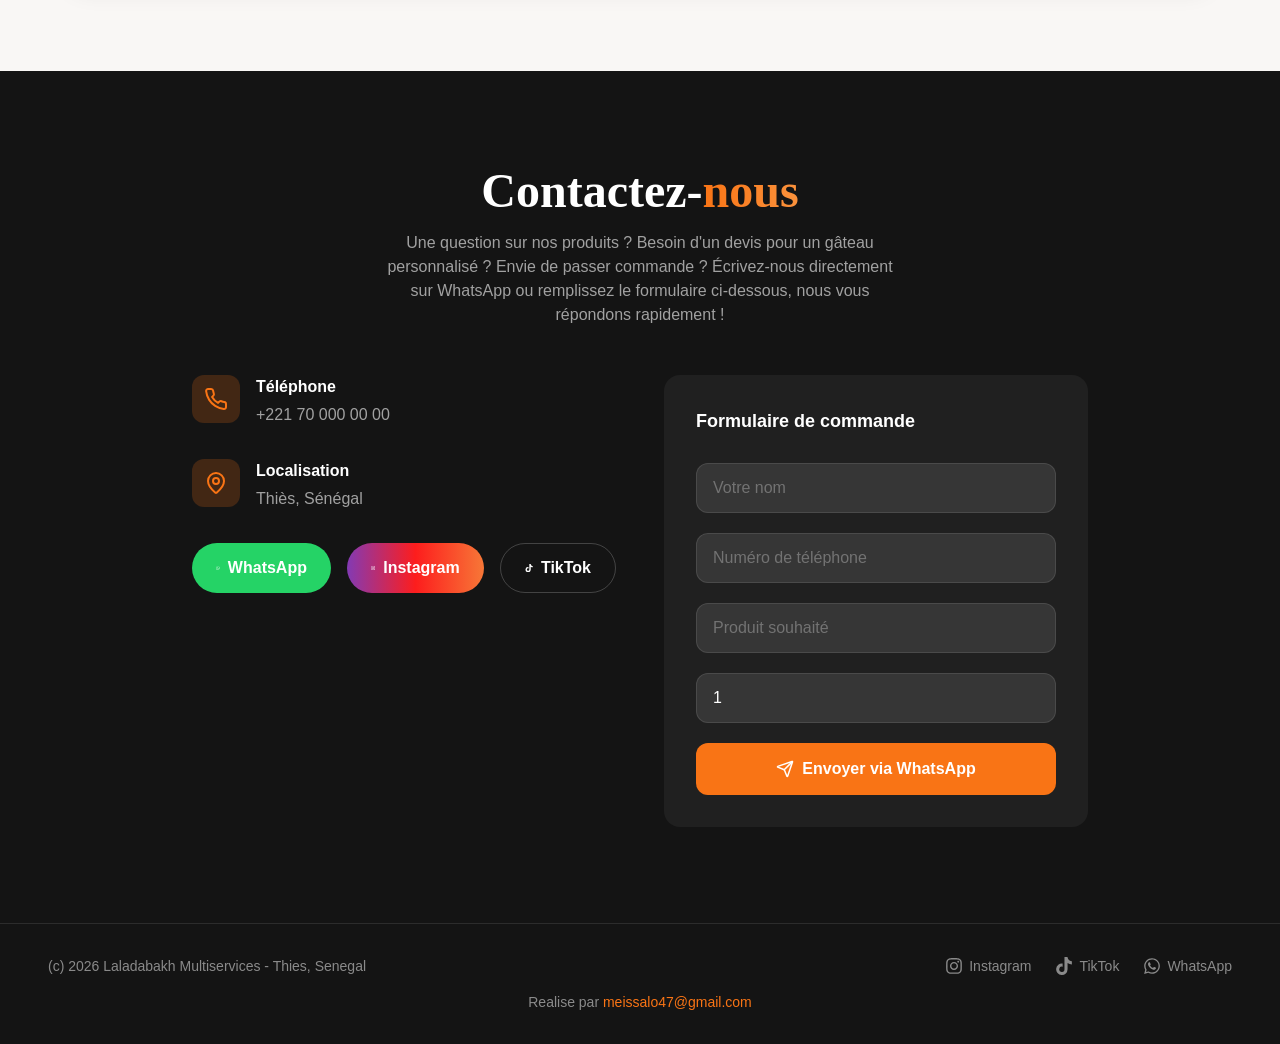
==== commit 5a4899d5: "Amelioration responsive mobile" ====
--- a/accueil.html
+++ b/accueil.html
@@ -1,21 +1,22 @@
-﻿<!doctype html>
-<html lang="fr">
-  <head>
-    <meta charset="UTF-8" />
-    <meta name="viewport" content="width=device-width, initial-scale=1.0" />
-    <title>Laladabakh Multiservices — Accueil</title>
-    <meta name="description" content="Laladabakh Multiservices à Thiès." />
-    <link rel="icon" href="./logo.png" type="image/png" />
-    <meta name="robots" content="index,follow" />
-    <script>
-      if (!location.hash) {
-        location.hash = "accueil";
-      }
-    </script>
-    <script type="module" crossorigin src="./index-61_1GS_6.js"></script>
-    <link rel="stylesheet" crossorigin href="./index-BvuYJexy.css" />
-  </head>
-  <body>
-    <div id="root"></div>
-  </body>
-</html>
+﻿<!doctype html>
+<html lang="fr">
+  <head>
+    <meta charset="UTF-8" />
+    <meta name="viewport" content="width=device-width, initial-scale=1.0" />
+    <title>Laladabakh Multiservices — Accueil</title>
+    <meta name="description" content="Laladabakh Multiservices à Thiès." />
+    <link rel="icon" href="./logo.png" type="image/png" />
+    <meta name="robots" content="index,follow" />
+    <script>
+      if (!location.hash) {
+        location.hash = "accueil";
+      }
+    </script>
+    <script type="module" crossorigin src="./index-61_1GS_6.js"></script>
+    <link rel="stylesheet" crossorigin href="./index-BvuYJexy.css" />
+    <link rel="stylesheet" href="./mobile-fixes.css" />
+  </head>
+  <body>
+    <div id="root"></div>
+  </body>
+</html>
--- a/mobile-fixes.css
+++ b/mobile-fixes.css
@@ -0,0 +1,89 @@
+/* Mobile responsiveness fixes for the compiled SPA layout */
+
+html,
+body {
+  max-width: 100%;
+}
+
+img,
+svg,
+video,
+canvas {
+  max-width: 100%;
+  height: auto;
+}
+
+@media (max-width: 768px) {
+  html,
+  body {
+    overflow-x: hidden;
+  }
+
+  .container {
+    padding-left: 1rem !important;
+    padding-right: 1rem !important;
+  }
+
+  .section-padding {
+    padding-top: 3.5rem !important;
+    padding-bottom: 3.5rem !important;
+  }
+
+  /* Hero */
+  #accueil h1 {
+    font-size: clamp(1.9rem, 8vw, 2.6rem) !important;
+    line-height: 1.2 !important;
+  }
+
+  #accueil p {
+    max-width: 100% !important;
+  }
+
+  #accueil .flex.flex-wrap.gap-4 > a {
+    width: 100%;
+    text-align: center;
+  }
+
+  /* Global cards and sections */
+  #boutique .grid,
+  #services .grid,
+  #contact .grid {
+    grid-template-columns: 1fr !important;
+  }
+
+  /* Payment cards */
+  #paiement .grid {
+    grid-template-columns: repeat(2, minmax(0, 1fr)) !important;
+    gap: 0.75rem !important;
+  }
+
+  #paiement img {
+    max-height: 52px;
+    object-fit: contain;
+  }
+
+  /* Contact section actions */
+  #contact .space-y-8 > div:last-child {
+    display: grid !important;
+    grid-template-columns: 1fr !important;
+    gap: 0.75rem !important;
+  }
+
+  #contact form {
+    padding: 1rem !important;
+  }
+
+  /* Footer links stack cleanly */
+  footer .flex.gap-6 {
+    flex-wrap: wrap;
+    justify-content: center;
+    row-gap: 0.75rem;
+  }
+
+  /* Floating WhatsApp button */
+  a[aria-label="Contacter sur WhatsApp"] {
+    right: 1rem !important;
+    bottom: 1rem !important;
+    padding: 0.85rem !important;
+  }
+}
